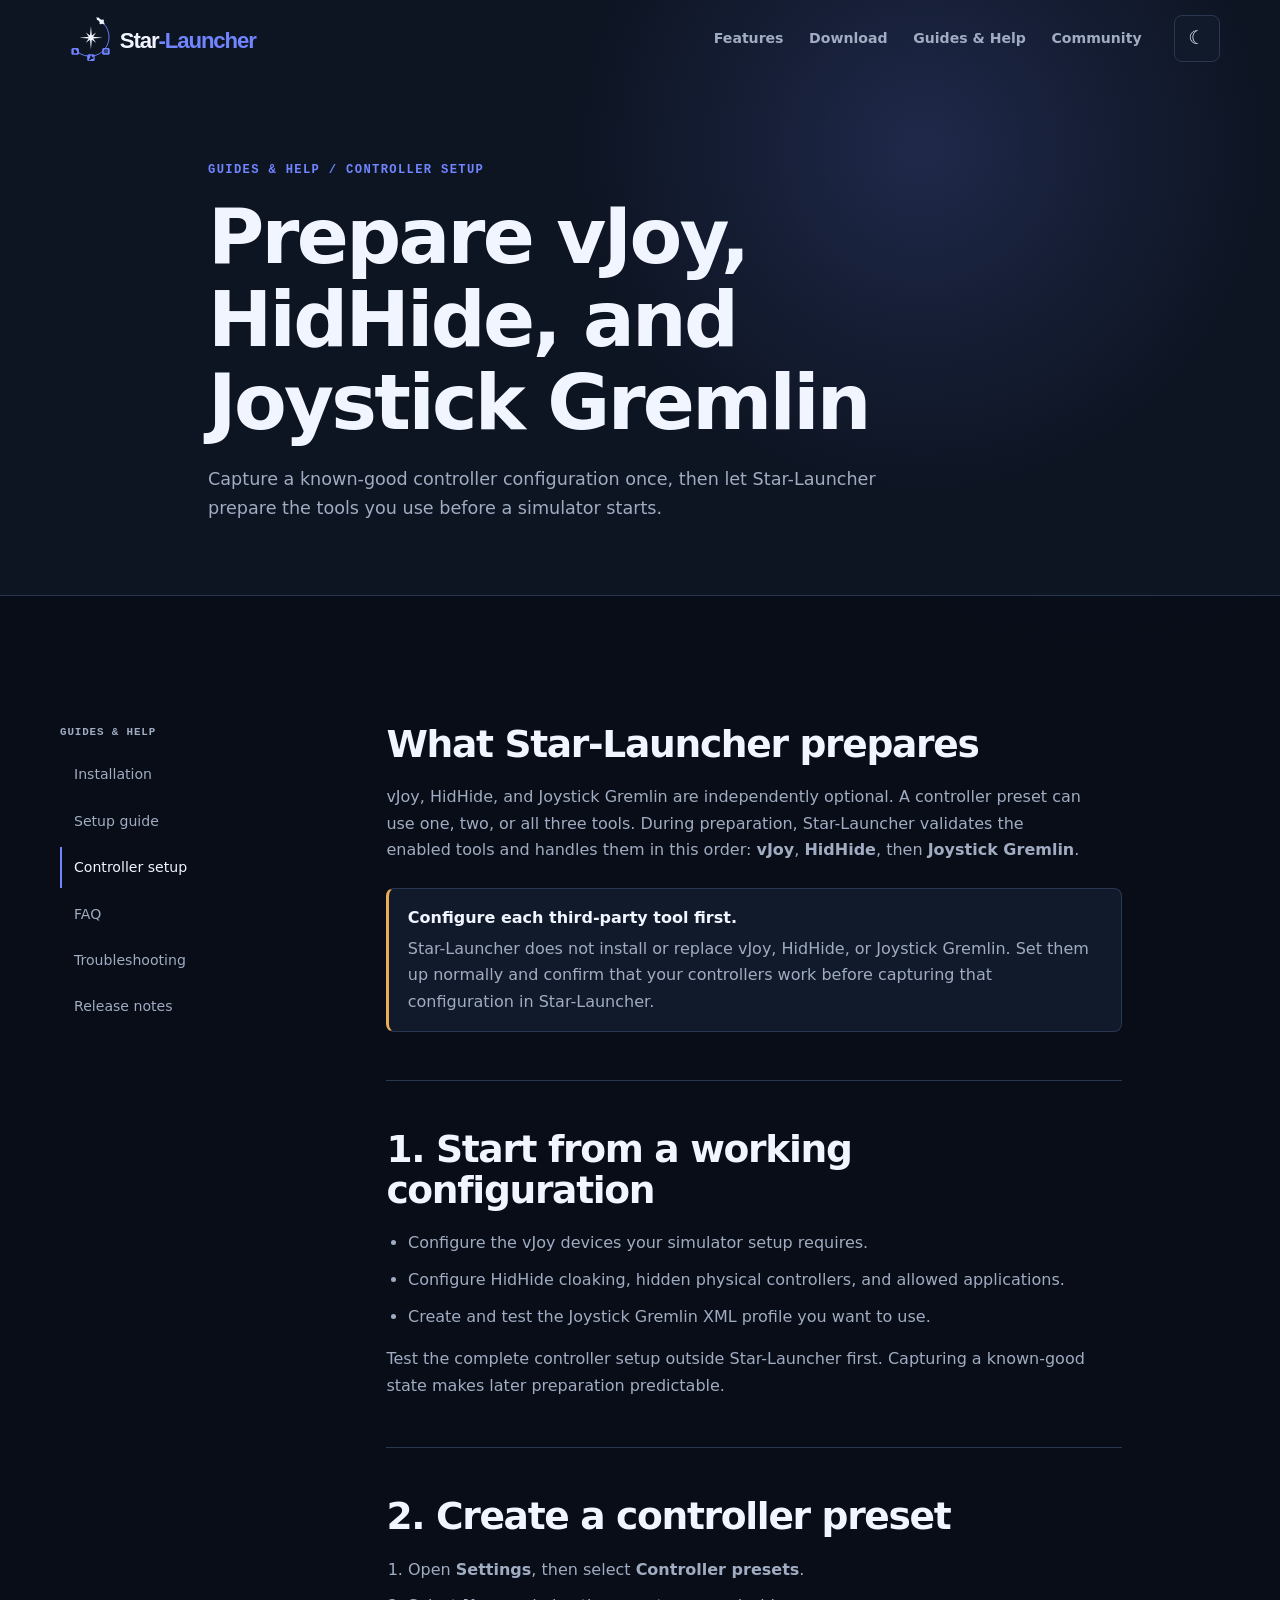
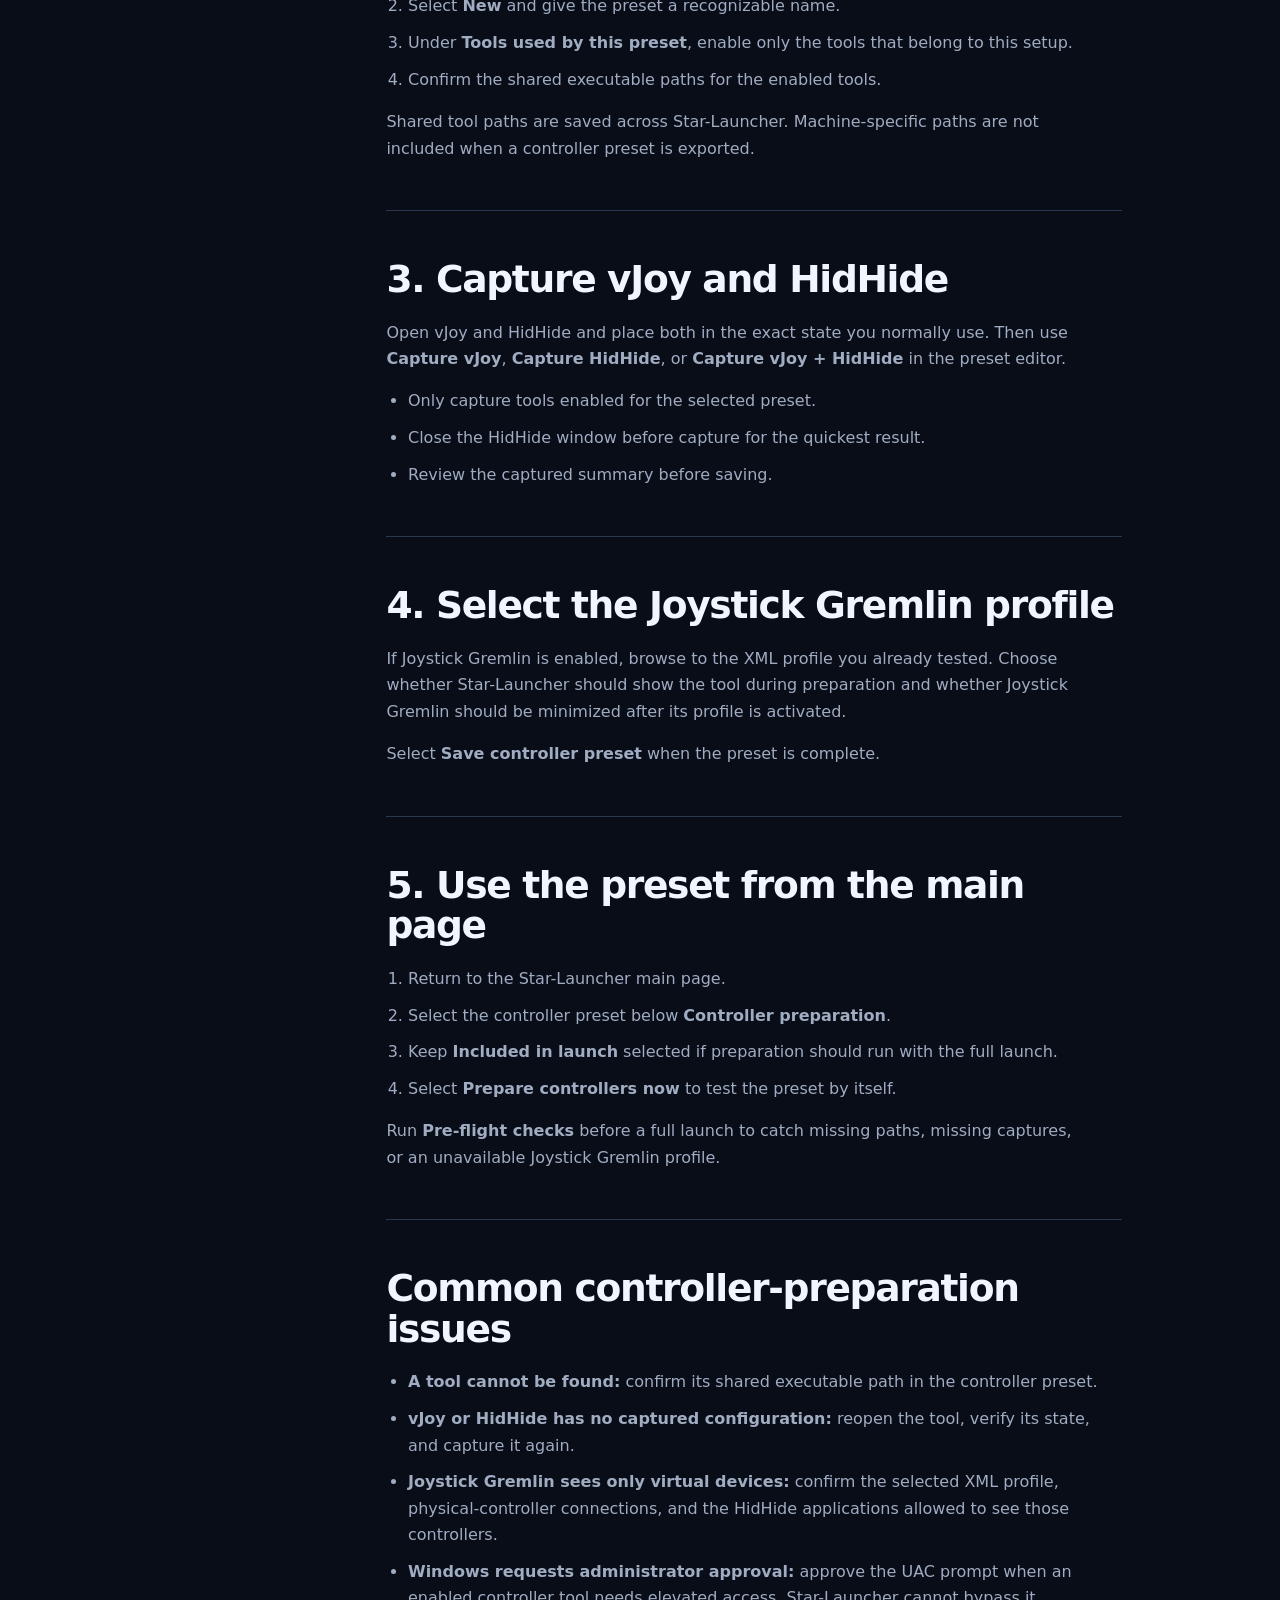
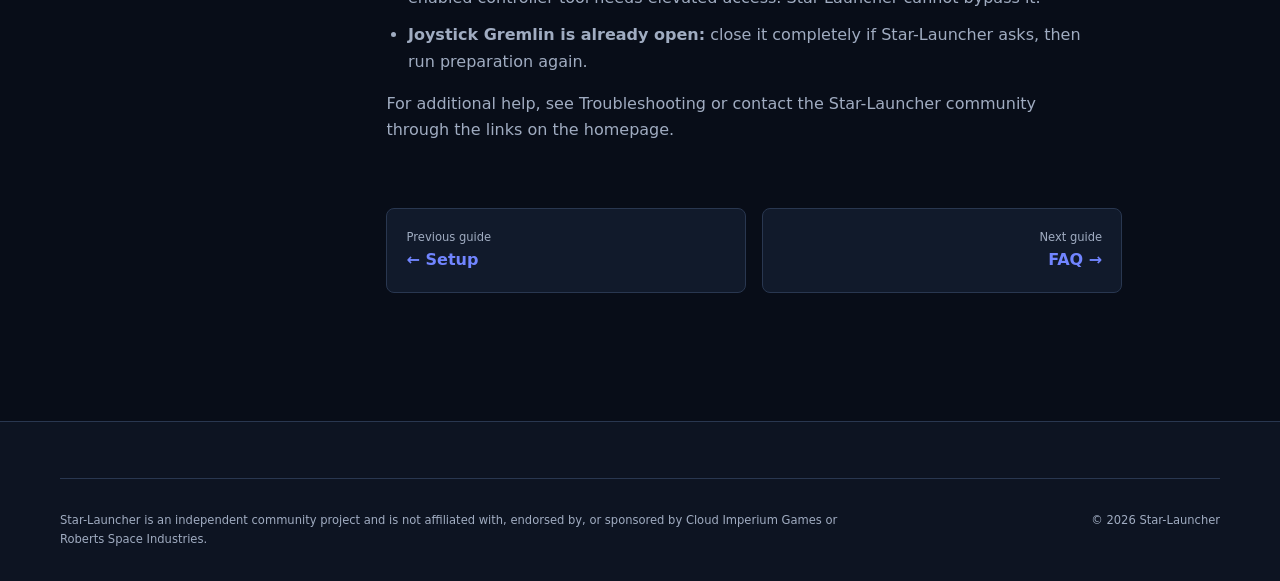
==== pages/controller-setup.html @ 2a7dca35 "Add controller setup guide" ====
<!doctype html>
<html lang="en" data-theme="dark">
  <head>
    <meta charset="utf-8">
    <meta name="viewport" content="width=device-width, initial-scale=1">
    <meta name="description" content="Use Star-Launcher controller presets to prepare vJoy, HidHide, and Joystick Gremlin before starting your simulator.">
    <meta name="theme-color" content="#080d18">
    <title>Star-Launcher Controller Setup — vJoy, HidHide &amp; Joystick Gremlin</title>
    <link rel="canonical" href="https://star-launcher.com/pages/controller-setup.html">
    <link rel="icon" href="../favicon.ico" sizes="any">
    <link rel="icon" href="../assets/branding/star-launcher-app-icon.svg" type="image/svg+xml">
    <link rel="stylesheet" href="../css/tokens.css">
    <link rel="stylesheet" href="../css/base.css">
    <link rel="stylesheet" href="../css/components.css">
    <link rel="stylesheet" href="../css/layout.css">
    <link rel="stylesheet" href="../css/pages.css">
    <script src="../js/theme.js"></script>
    <script src="../js/site-config.js" defer></script>
    <script src="../js/navigation.js" defer></script>
    <script src="../js/site.js" defer></script>
    <script src="../js/monetization.js" defer></script>
  </head>
  <body>
    <a class="skip-link" href="#main-content">Skip to content</a>
    <header class="site-header is-scrolled" data-site-header>
      <div class="container header-inner">
        <a class="brand" href="../index.html" aria-label="Star-Launcher home"><span class="brand-logo" aria-hidden="true"><img class="brand-image brand-image-dark" src="../assets/branding/star-launcher-horizontal-dark.svg" alt=""><img class="brand-image brand-image-light" src="../assets/branding/star-launcher-horizontal-light.svg" alt=""></span></a>
        <button class="menu-toggle button button-icon" type="button" aria-expanded="false" aria-controls="site-navigation" data-menu-toggle><span class="menu-icon" aria-hidden="true"></span><span class="sr-only">Open navigation</span></button>
        <nav class="site-navigation" id="site-navigation" aria-label="Main navigation" data-navigation><a href="../index.html#features">Features</a><a href="../index.html#download">Download</a><a href="installation.html">Guides &amp; Help</a><a href="../index.html#community">Community</a></nav>
        <button class="theme-toggle button button-icon" type="button" aria-label="Switch to light theme" data-theme-toggle><span class="theme-icon theme-icon-dark" aria-hidden="true">☾</span><span class="theme-icon theme-icon-light" aria-hidden="true">☀</span></button>
      </div>
    </header>
    <main id="main-content">
      <section class="docs-hero">
        <div class="container docs-hero-inner"><p class="eyebrow">Guides &amp; Help / Controller setup</p><h1>Prepare vJoy, HidHide, and Joystick Gremlin</h1><p>Capture a known-good controller configuration once, then let Star-Launcher prepare the tools you use before a simulator starts.</p></div>
      </section>
      <section class="section">
        <div class="container docs-layout">
          <aside class="docs-sidebar"><strong>Guides &amp; Help</strong><nav aria-label="Guides and help"><a href="installation.html">Installation</a><a href="setup.html">Setup guide</a><a href="controller-setup.html" aria-current="page">Controller setup</a><a href="faq.html">FAQ</a><a href="troubleshooting.html">Troubleshooting</a><a href="release-notes.html">Release notes</a></nav></aside>
          <article class="docs-content">
            <section>
              <h2>What Star-Launcher prepares</h2>
              <p>vJoy, HidHide, and Joystick Gremlin are independently optional. A controller preset can use one, two, or all three tools. During preparation, Star-Launcher validates the enabled tools and handles them in this order: <strong>vJoy</strong>, <strong>HidHide</strong>, then <strong>Joystick Gremlin</strong>.</p>
              <div class="notice"><strong>Configure each third-party tool first.</strong><p>Star-Launcher does not install or replace vJoy, HidHide, or Joystick Gremlin. Set them up normally and confirm that your controllers work before capturing that configuration in Star-Launcher.</p></div>
            </section>
            <section>
              <h2>1. Start from a working configuration</h2>
              <ul>
                <li>Configure the vJoy devices your simulator setup requires.</li>
                <li>Configure HidHide cloaking, hidden physical controllers, and allowed applications.</li>
                <li>Create and test the Joystick Gremlin XML profile you want to use.</li>
              </ul>
              <p>Test the complete controller setup outside Star-Launcher first. Capturing a known-good state makes later preparation predictable.</p>
            </section>
            <section>
              <h2>2. Create a controller preset</h2>
              <ol>
                <li>Open <strong>Settings</strong>, then select <strong>Controller presets</strong>.</li>
                <li>Select <strong>New</strong> and give the preset a recognizable name.</li>
                <li>Under <strong>Tools used by this preset</strong>, enable only the tools that belong to this setup.</li>
                <li>Confirm the shared executable paths for the enabled tools.</li>
              </ol>
              <p>Shared tool paths are saved across Star-Launcher. Machine-specific paths are not included when a controller preset is exported.</p>
            </section>
            <section>
              <h2>3. Capture vJoy and HidHide</h2>
              <p>Open vJoy and HidHide and place both in the exact state you normally use. Then use <strong>Capture vJoy</strong>, <strong>Capture HidHide</strong>, or <strong>Capture vJoy + HidHide</strong> in the preset editor.</p>
              <ul>
                <li>Only capture tools enabled for the selected preset.</li>
                <li>Close the HidHide window before capture for the quickest result.</li>
                <li>Review the captured summary before saving.</li>
              </ul>
            </section>
            <section>
              <h2>4. Select the Joystick Gremlin profile</h2>
              <p>If Joystick Gremlin is enabled, browse to the XML profile you already tested. Choose whether Star-Launcher should show the tool during preparation and whether Joystick Gremlin should be minimized after its profile is activated.</p>
              <p>Select <strong>Save controller preset</strong> when the preset is complete.</p>
            </section>
            <section>
              <h2>5. Use the preset from the main page</h2>
              <ol>
                <li>Return to the Star-Launcher main page.</li>
                <li>Select the controller preset below <strong>Controller preparation</strong>.</li>
                <li>Keep <strong>Included in launch</strong> selected if preparation should run with the full launch.</li>
                <li>Select <strong>Prepare controllers now</strong> to test the preset by itself.</li>
              </ol>
              <p>Run <strong>Pre-flight checks</strong> before a full launch to catch missing paths, missing captures, or an unavailable Joystick Gremlin profile.</p>
            </section>
            <section>
              <h2>Common controller-preparation issues</h2>
              <ul>
                <li><strong>A tool cannot be found:</strong> confirm its shared executable path in the controller preset.</li>
                <li><strong>vJoy or HidHide has no captured configuration:</strong> reopen the tool, verify its state, and capture it again.</li>
                <li><strong>Joystick Gremlin sees only virtual devices:</strong> confirm the selected XML profile, physical-controller connections, and the HidHide applications allowed to see those controllers.</li>
                <li><strong>Windows requests administrator approval:</strong> approve the UAC prompt when an enabled controller tool needs elevated access. Star-Launcher cannot bypass it.</li>
                <li><strong>Joystick Gremlin is already open:</strong> close it completely if Star-Launcher asks, then run preparation again.</li>
              </ul>
              <p>For additional help, see <a href="troubleshooting.html">Troubleshooting</a> or contact the Star-Launcher community through the links on the homepage.</p>
            </section>
            <nav class="docs-next" aria-label="Guide pagination"><a href="setup.html"><span>Previous guide</span><strong>← Setup</strong></a><a href="faq.html"><span>Next guide</span><strong>FAQ →</strong></a></nav>
          </article>
        </div>
      </section>
    </main>
    <footer class="site-footer"><div class="container footer-legal"><p>Star-Launcher is an independent community project and is not affiliated with, endorsed by, or sponsored by Cloud Imperium Games or Roberts Space Industries.</p><p>© <span data-current-year></span> Star-Launcher</p></div></footer>
  </body>
</html>
---- css/tokens.css ----
:root {
  color-scheme: dark;
  --color-background: #080d18;
  --color-background-raised: #0d1422;
  --color-surface: #111a2b;
  --color-surface-strong: #172239;
  --color-primary: #7185ff;
  --color-primary-hover: #91a0ff;
  --color-primary-contrast: #071020;
  --color-secondary: #a06bff;
  --color-warm-accent: #e9ae58;
  --color-text: #f1f5ff;
  --color-text-muted: #a0acc1;
  --color-border: #293750;
  --color-success: #62c98d;
  --color-warning: #e9ae58;
  --color-error: #f07178;
  --color-header: rgb(8 13 24 / 84%);
  --color-glow: rgb(113 133 255 / 18%);
  --color-glow-faint: rgb(113 133 255 / 5%);
  --color-secondary-glow: rgb(160 107 255 / 6%);
  --color-success-glow: rgb(98 201 141 / 10%);
  --color-shadow: rgb(0 0 0 / 28%);
  --color-shadow-soft: rgb(0 0 0 / 5%);
  --color-mask: rgb(0 0 0 / 40%);
  --color-theme-meta: #080d18;
  --font-sans: Inter, ui-sans-serif, system-ui, -apple-system, BlinkMacSystemFont, "Segoe UI", sans-serif;
  --font-mono: "Cascadia Code", "SFMono-Regular", Consolas, "Liberation Mono", monospace;
  --container: 1160px;
  --radius-sm: 0.5rem;
  --radius-md: 0.9rem;
  --radius-lg: 1.4rem;
  --shadow-card: 0 24px 70px var(--color-shadow);
  --transition: 180ms ease;
}

:root[data-theme="light"] {
  color-scheme: light;
  --color-background: #f4f7fb;
  --color-background-raised: #eaf0f7;
  --color-surface: #ffffff;
  --color-surface-strong: #e5ebf5;
  --color-primary: #4257c7;
  --color-primary-hover: #3145ad;
  --color-primary-contrast: #ffffff;
  --color-secondary: #7040c5;
  --color-warm-accent: #95600d;
  --color-text: #192131;
  --color-text-muted: #606b7d;
  --color-border: #d4dce8;
  --color-success: #257a4b;
  --color-warning: #95600d;
  --color-error: #b53a47;
  --color-header: rgb(244 247 251 / 90%);
  --color-glow: rgb(66 87 199 / 13%);
  --color-glow-faint: rgb(66 87 199 / 4%);
  --color-secondary-glow: rgb(112 64 197 / 5%);
  --color-success-glow: rgb(37 122 75 / 10%);
  --color-shadow: rgb(28 42 68 / 12%);
  --color-shadow-soft: rgb(28 42 68 / 5%);
  --color-mask: rgb(0 0 0 / 40%);
  --color-theme-meta: #f4f7fb;
}
---- css/base.css ----
*,
*::before,
*::after {
  box-sizing: border-box;
}

html {
  scroll-behavior: smooth;
  scroll-padding-top: 6rem;
}

body {
  margin: 0;
  background: var(--color-background);
  color: var(--color-text);
  font-family: var(--font-sans);
  font-size: 1rem;
  line-height: 1.65;
  text-rendering: optimizeLegibility;
}

body::before {
  position: fixed;
  inset: 0;
  z-index: -1;
  background-image:
    radial-gradient(circle at 15% 12%, var(--color-glow) 0, transparent 24rem),
    radial-gradient(circle at 85% 38%, var(--color-secondary-glow) 0, transparent 20rem);
  content: "";
  pointer-events: none;
}

button,
a {
  font: inherit;
}

a {
  color: inherit;
  text-decoration: none;
}

button {
  color: inherit;
}

img {
  display: block;
  max-width: 100%;
}

h1,
h2,
h3,
p {
  margin-top: 0;
}

h1,
h2,
h3 {
  color: var(--color-text);
  font-weight: 650;
  line-height: 1.08;
  letter-spacing: -0.035em;
}

h1 {
  margin-bottom: 1.5rem;
  font-size: clamp(2.8rem, 6vw, 5.4rem);
}

h2 {
  margin-bottom: 1.25rem;
  font-size: clamp(2rem, 4vw, 3.5rem);
}

h3 {
  margin-bottom: 0.75rem;
  font-size: 1.25rem;
}

p {
  color: var(--color-text-muted);
}

:focus-visible {
  outline: 3px solid var(--color-secondary);
  outline-offset: 4px;
}

.sr-only {
  position: absolute;
  width: 1px;
  height: 1px;
  padding: 0;
  margin: -1px;
  overflow: hidden;
  clip: rect(0, 0, 0, 0);
  white-space: nowrap;
  border: 0;
}

.skip-link {
  position: fixed;
  top: 1rem;
  left: 1rem;
  z-index: 100;
  padding: 0.75rem 1rem;
  border-radius: var(--radius-sm);
  background: var(--color-primary);
  color: var(--color-primary-contrast);
  transform: translateY(-200%);
}

.skip-link:focus {
  transform: translateY(0);
}

@media (prefers-reduced-motion: reduce) {
  html {
    scroll-behavior: auto;
  }

  *,
  *::before,
  *::after {
    scroll-behavior: auto !important;
    transition-duration: 0.01ms !important;
    animation-duration: 0.01ms !important;
    animation-iteration-count: 1 !important;
  }
}
---- css/components.css ----
.button {
  display: inline-flex;
  min-height: 2.9rem;
  align-items: center;
  justify-content: center;
  gap: 0.5rem;
  padding: 0.75rem 1.1rem;
  border: 1px solid transparent;
  border-radius: var(--radius-sm);
  cursor: pointer;
  font-size: 0.92rem;
  font-weight: 650;
  transition:
    background-color var(--transition),
    border-color var(--transition),
    color var(--transition),
    transform var(--transition);
}

.button:hover {
  transform: translateY(-1px);
}

.button-brand-icon {
  display: inline-block;
  width: 1.15rem;
  height: 1.15rem;
  min-width: 1.15rem;
  flex: 0 0 auto;
  background: currentColor;
  -webkit-mask-position: center;
  -webkit-mask-repeat: no-repeat;
  -webkit-mask-size: contain;
  mask-position: center;
  mask-repeat: no-repeat;
  mask-size: contain;
}

.button-brand-icon-discord {
  -webkit-mask-image: url("../assets/icons/discord.svg");
  mask-image: url("../assets/icons/discord.svg");
}

.button-brand-icon-paypal {
  -webkit-mask-image: url("../assets/icons/paypal.svg");
  mask-image: url("../assets/icons/paypal.svg");
}

.button-brand-icon-kofi {
  -webkit-mask-image: url("../assets/icons/kofi.svg");
  mask-image: url("../assets/icons/kofi.svg");
}

.button-email-icon {
  font-size: 1.15rem;
  line-height: 1;
}

.button-primary {
  background: var(--color-primary);
  color: var(--color-primary-contrast);
  box-shadow: 0 10px 30px var(--color-glow);
}

.button-primary:hover {
  background: var(--color-primary-hover);
}

.download-host-button {
  min-height: 3.75rem;
  flex-direction: column;
  gap: 0.15rem;
}

.download-host-button small {
  font-family: var(--font-mono);
  font-size: 0.62rem;
  font-weight: 600;
  opacity: 0.78;
}

.button-secondary {
  border-color: var(--color-border);
  background: var(--color-surface);
  color: var(--color-text);
}

.button-secondary:hover,
.button-ghost:hover {
  border-color: var(--color-primary);
}

.button-ghost {
  border-color: transparent;
  background: transparent;
}

.button-icon {
  width: 2.9rem;
  padding: 0;
  border-color: var(--color-border);
  background: var(--color-surface);
}

.button-disabled {
  cursor: not-allowed;
  opacity: 0.62;
}

.button-disabled:hover {
  transform: none;
}

.text-link {
  color: var(--color-primary);
  font-size: 0.86rem;
  font-weight: 650;
}

.text-link:hover {
  color: var(--color-primary-hover);
}

.eyebrow {
  display: flex;
  align-items: center;
  gap: 0.6rem;
  margin-bottom: 1rem;
  color: var(--color-primary);
  font-family: var(--font-mono);
  font-size: 0.76rem;
  font-weight: 700;
  letter-spacing: 0.11em;
  text-transform: uppercase;
}

.status-dot {
  width: 0.5rem;
  height: 0.5rem;
  border-radius: 50%;
  background: var(--color-success);
  box-shadow: 0 0 0 0.3rem var(--color-success-glow);
}

.site-header {
  position: fixed;
  top: 0;
  right: 0;
  left: 0;
  z-index: 20;
  border-bottom: 1px solid transparent;
  background: transparent;
  transition:
    background-color var(--transition),
    border-color var(--transition),
    backdrop-filter var(--transition);
}

.site-header.is-scrolled {
  border-color: var(--color-border);
  background: var(--color-header);
  backdrop-filter: blur(16px);
}

.brand {
  display: flex;
  align-items: center;
}

.brand-logo {
  display: grid;
  width: 12.5rem;
  height: 3.1rem;
  align-items: center;
}

.brand-mark-compact {
  display: none;
  width: 3.45rem;
}

.home-header:not(.is-scrolled) .brand-logo-full {
  display: none;
}

.home-header:not(.is-scrolled) .brand-mark-compact {
  display: grid;
}

.home-header.is-scrolled .brand-logo-full {
  display: grid;
}

.brand-image {
  display: block;
  width: 100%;
  height: auto;
}

.brand-logo .brand-image,
.brand-mark-compact .brand-image,
.hero-brand-logo .brand-image,
.support-brand .brand-image,
.footer-brand .brand-image {
  grid-area: 1 / 1;
}

[data-theme="dark"] .brand-image-light,
[data-theme="light"] .brand-image-dark {
  display: none;
}

.site-navigation a {
  color: var(--color-text-muted);
  font-size: 0.88rem;
  font-weight: 550;
  transition: color var(--transition);
}

.site-navigation a:hover {
  color: var(--color-text);
}

.theme-icon {
  font-size: 1.15rem;
  line-height: 1;
}

.hero-brand-logo {
  display: grid;
  width: min(21rem, 78%);
  margin-bottom: 1.1rem;
  filter: drop-shadow(0 12px 24px var(--color-glow));
}

[data-theme="dark"] .theme-icon-light,
[data-theme="light"] .theme-icon-dark {
  display: none;
}

.menu-toggle {
  display: none;
}

.menu-icon,
.menu-icon::before,
.menu-icon::after {
  width: 1.15rem;
  height: 1px;
  background: currentColor;
  content: "";
  transition: transform var(--transition);
}

.menu-icon {
  position: relative;
}

.menu-icon::before,
.menu-icon::after {
  position: absolute;
  left: 0;
}

.menu-icon::before {
  top: -0.35rem;
}

.menu-icon::after {
  top: 0.35rem;
}

.feature-card,
.doc-card {
  position: relative;
  overflow: hidden;
  padding: 1.7rem;
  border: 1px solid var(--color-border);
  border-radius: var(--radius-md);
  background: var(--color-surface);
  box-shadow: 0 12px 35px var(--color-shadow-soft);
}

.feature-card {
  min-height: 15rem;
}

.feature-card p,
.doc-card p {
  margin-bottom: 0;
}

.feature-card-large {
  background:
    linear-gradient(135deg, var(--color-surface), transparent),
    var(--color-surface-strong);
}

.feature-card-accent::after {
  position: absolute;
  right: -3rem;
  bottom: -3rem;
  width: 9rem;
  height: 9rem;
  border: 1px solid var(--color-primary);
  border-radius: 50%;
  box-shadow:
    0 0 0 1.5rem var(--color-glow),
    0 0 0 3rem var(--color-glow-faint);
  content: "";
}

.portable-badge {
  display: inline-flex;
  margin-top: 1.5rem;
  padding: 0.35rem 0.6rem;
  border: 1px solid var(--color-border);
  border-radius: 99rem;
  color: var(--color-text);
  font-family: var(--font-mono);
  font-size: 0.67rem;
  text-transform: uppercase;
}

.workflow-lines {
  display: flex;
  align-items: center;
  gap: 0.4rem;
  margin-top: 2.5rem;
}

.workflow-lines span {
  height: 0.35rem;
  border-radius: 99rem;
  background: var(--color-primary);
}

.workflow-lines span:nth-child(1) {
  width: 30%;
}

.workflow-lines span:nth-child(2) {
  width: 42%;
  opacity: 0.6;
}

.workflow-lines span:nth-child(3) {
  width: 18%;
  background: var(--color-secondary);
}

.doc-card {
  min-height: 13rem;
  transition:
    transform var(--transition),
    border-color var(--transition);
}

.doc-card:hover {
  border-color: var(--color-primary);
  transform: translateY(-3px);
}

.doc-card:focus-visible {
  border-color: var(--color-primary);
}

.doc-card small {
  display: block;
  margin-top: 1.4rem;
  color: var(--color-secondary);
  font-family: var(--font-mono);
  font-size: 0.68rem;
  letter-spacing: 0.05em;
  text-transform: uppercase;
}

.ad-slot {
  padding-block: 1.25rem;
  border-block: 1px solid var(--color-border);
  background: var(--color-background-raised);
}

.ad-slot[hidden] {
  display: none;
}

.ad-slot-inner {
  position: relative;
  display: grid;
  min-height: 6.5rem;
  place-items: center;
  overflow: hidden;
  border: 1px solid var(--color-border);
  border-radius: var(--radius-md);
  background: var(--color-surface);
}

.ad-label {
  position: absolute;
  top: 0.5rem;
  left: 0.65rem;
  color: var(--color-text-muted);
  font-family: var(--font-mono);
  font-size: 0.58rem;
  letter-spacing: 0.08em;
  text-transform: uppercase;
}

.ad-content {
  width: 100%;
  text-align: center;
}

.sponsor-content {
  display: grid;
  width: 100%;
  grid-template-columns: minmax(0, 1fr) auto;
  gap: 1.5rem;
  align-items: center;
  padding: 1.6rem;
  text-align: left;
}

.sponsor-content strong {
  color: var(--color-text);
}

.sponsor-content p {
  margin: 0.25rem 0 0;
}

.gear-inactive {
  max-width: 44rem;
  padding: clamp(1.5rem, 4vw, 2.5rem);
  border: 1px solid var(--color-border);
  border-radius: var(--radius-md);
  background: var(--color-surface);
}

.affiliate-disclosure {
  max-width: 52rem;
  padding: 1rem 1.15rem;
  border-left: 3px solid var(--color-warm-accent);
  background: var(--color-surface);
  color: var(--color-text-muted);
  font-size: 0.82rem;
}

.gear-category + .gear-category {
  margin-top: 4rem;
}

.gear-grid {
  display: grid;
  grid-template-columns: repeat(3, minmax(0, 1fr));
  gap: 1.25rem;
}

.gear-card {
  overflow: hidden;
  border: 1px solid var(--color-border);
  border-radius: var(--radius-md);
  background: var(--color-surface);
  box-shadow: 0 12px 35px var(--color-shadow-soft);
}

.gear-card-image {
  display: grid;
  min-height: 11rem;
  place-items: center;
  overflow: hidden;
  border-bottom: 1px solid var(--color-border);
  background: var(--color-background-raised);
  color: var(--color-text-muted);
  font-family: var(--font-mono);
  font-size: 0.7rem;
  text-transform: uppercase;
}

.gear-card-image img {
  width: 100%;
  height: 100%;
  object-fit: cover;
}

.gear-card-body {
  padding: 1.4rem;
}

.gear-reason {
  color: var(--color-text);
  font-size: 0.86rem;
}

.support-panel {
  display: grid;
  grid-template-columns: 7rem minmax(0, 1fr) auto;
  gap: clamp(1.5rem, 4vw, 3rem);
  align-items: center;
  padding: clamp(2rem, 5vw, 4rem);
  border: 1px solid var(--color-border);
  border-radius: var(--radius-lg);
  background:
    radial-gradient(circle at 15% 50%, var(--color-secondary-glow), transparent 17rem),
    var(--color-surface);
  box-shadow: var(--shadow-card);
}

.support-brand {
  display: grid;
  width: 7rem;
}

.support-copy h2 {
  margin-bottom: 0.8rem;
  font-size: clamp(1.8rem, 3.5vw, 3rem);
}

.support-copy p {
  margin-bottom: 0.3rem;
}

.support-actions {
  display: grid;
  gap: 0.75rem;
  min-width: 13rem;
}

.support-actions .button {
  display: inline-flex;
}

.support-actions small {
  font-family: var(--font-mono);
  font-size: 0.56rem;
  font-weight: 650;
  letter-spacing: 0.07em;
  text-transform: uppercase;
}

.footer-brand {
  display: grid;
  width: 11rem;
}

@media (max-width: 900px) {
  .gear-grid {
    grid-template-columns: repeat(2, minmax(0, 1fr));
  }

  .support-panel {
    grid-template-columns: 6rem 1fr;
  }

  .support-brand {
    width: 6rem;
  }

  .support-actions {
    grid-column: 2;
    justify-self: start;
  }
}

@media (max-width: 600px) {
  .sponsor-content,
  .gear-grid {
    grid-template-columns: 1fr;
  }

  .brand-logo {
    width: 10.5rem;
    height: 2.75rem;
  }

  .brand-mark-compact {
    width: 3rem;
  }

  .hero-brand-logo {
    width: min(18rem, 88%);
  }

  .support-panel {
    grid-template-columns: 1fr;
  }

  .support-brand {
    width: 5rem;
  }

  .support-actions {
    grid-column: auto;
    width: 100%;
  }
}
---- css/layout.css ----
.container {
  width: min(calc(100% - 2.5rem), var(--container));
  margin-inline: auto;
}

.section {
  position: relative;
  padding-block: clamp(5rem, 10vw, 8rem);
}

.section-alt {
  border-block: 1px solid var(--color-border);
  background: var(--color-background-raised);
}

.header-inner {
  display: grid;
  grid-template-columns: 1fr auto auto;
  gap: 2rem;
  align-items: center;
  min-height: 4.8rem;
}

.site-navigation {
  display: flex;
  gap: 1.6rem;
  align-items: center;
}

.hero {
  min-height: 48rem;
  padding-top: 6.8rem;
  overflow: hidden;
}

.hero::after {
  position: absolute;
  inset: 0;
  z-index: -2;
  background-image:
    linear-gradient(var(--color-border) 1px, transparent 1px),
    linear-gradient(90deg, var(--color-border) 1px, transparent 1px);
  background-size: 72px 72px;
  content: "";
  mask-image: linear-gradient(to bottom, var(--color-mask), transparent 78%);
  opacity: 0.18;
}

.hero-glow {
  position: absolute;
  top: 8rem;
  left: 55%;
  z-index: -1;
  width: 32rem;
  height: 32rem;
  border-radius: 50%;
  background: var(--color-glow);
  filter: blur(100px);
  pointer-events: none;
}

.hero-grid {
  display: grid;
  grid-template-columns: minmax(0, 1.06fr) minmax(22rem, 0.94fr);
  gap: clamp(3rem, 7vw, 7rem);
  align-items: center;
}

.hero-copy h1 span {
  color: var(--color-primary);
}

.hero-description {
  max-width: 40rem;
  margin-bottom: 2rem;
  font-size: clamp(1.05rem, 2vw, 1.25rem);
}

.hero-actions {
  display: flex;
  flex-wrap: wrap;
  gap: 0.8rem;
}

.hero-meta {
  display: flex;
  flex-wrap: wrap;
  gap: 0.7rem 1.5rem;
  padding: 0;
  margin: 1.7rem 0 0;
  color: var(--color-text-muted);
  font-family: var(--font-mono);
  font-size: 0.7rem;
  list-style: none;
  text-transform: uppercase;
}

.hero-meta li:not(:first-child)::before {
  margin-right: 1.5rem;
  color: var(--color-border);
  content: "/";
}

.product-preview {
  position: relative;
}

.preview-frame {
  display: block;
  position: relative;
  z-index: 2;
  overflow: hidden;
  border: 1px solid var(--color-border);
  border-radius: var(--radius-lg);
  background: var(--color-surface);
  box-shadow: var(--shadow-card);
  transform: perspective(1200px) rotateY(-4deg) rotateX(2deg);
}

.hero-preview-link {
  cursor: zoom-in;
}

.hero-preview-link:hover {
  border-color: var(--color-primary);
}

.hero-screenshot {
  display: block;
  width: 100%;
  height: auto;
}

.preview-titlebar {
  display: flex;
  justify-content: space-between;
  padding: 0.8rem 1rem;
  border-bottom: 1px solid var(--color-border);
  color: var(--color-text-muted);
  font-family: var(--font-mono);
  font-size: 0.65rem;
}

.preview-window-controls {
  letter-spacing: 0.5em;
}

.preview-body {
  display: grid;
  grid-template-columns: 4.3rem 1fr;
  min-height: 24rem;
}

.preview-sidebar {
  display: flex;
  flex-direction: column;
  gap: 0.8rem;
  padding: 1.2rem 1rem;
  border-right: 1px solid var(--color-border);
  background: var(--color-background-raised);
}

.preview-block {
  display: block;
  height: 2.2rem;
  border-radius: 0.35rem;
  background: var(--color-border);
}

.preview-block.active {
  background: var(--color-primary);
}

.preview-content {
  display: flex;
  flex-direction: column;
  align-items: flex-start;
  justify-content: center;
  padding: 3rem;
}

.preview-kicker {
  margin-bottom: 1rem;
  color: var(--color-secondary);
  font-family: var(--font-mono);
  font-size: 0.62rem;
  letter-spacing: 0.08em;
}

.preview-content strong {
  margin-bottom: 0.6rem;
  font-size: 1.5rem;
}

.preview-content p {
  font-size: 0.9rem;
}

.preview-action {
  margin-top: 1rem;
  padding: 0.65rem 0.8rem;
  border-radius: 0.35rem;
  background: var(--color-primary);
  color: var(--color-primary-contrast);
  font-size: 0.72rem;
  font-weight: 700;
}

.preview-orbit {
  position: absolute;
  z-index: 1;
  border: 1px solid var(--color-primary);
  border-radius: 50%;
  opacity: 0.25;
}

.orbit-one {
  top: -3rem;
  right: -5rem;
  width: 18rem;
  height: 18rem;
}

.orbit-two {
  bottom: -4rem;
  left: -5rem;
  width: 13rem;
  height: 13rem;
  border-color: var(--color-secondary);
}

.trust-strip {
  border-block: 1px solid var(--color-border);
  background: var(--color-background-raised);
}

.trust-grid {
  display: grid;
  grid-template-columns: repeat(4, 1fr);
}

.trust-grid p {
  display: grid;
  gap: 0.15rem;
  padding: 1.5rem;
  margin: 0;
  border-right: 1px solid var(--color-border);
}

.trust-grid p:first-child {
  border-left: 1px solid var(--color-border);
}

.trust-grid strong {
  color: var(--color-text);
  font-size: 0.88rem;
}

.trust-grid span {
  color: var(--color-text-muted);
  font-size: 0.75rem;
}

.section-heading {
  max-width: 48rem;
  margin-bottom: 3.5rem;
}

.section-heading-compact {
  margin-bottom: 1.5rem;
}

.section-heading > p:last-child {
  max-width: 40rem;
  margin-bottom: 0;
  font-size: 1.05rem;
}

.section-heading-split {
  display: grid;
  max-width: none;
  grid-template-columns: 1.25fr 0.75fr;
  gap: 4rem;
  align-items: end;
}

.feature-grid {
  display: grid;
  grid-template-columns: repeat(3, 1fr);
  gap: 1rem;
}

.feature-card-large {
  grid-column: span 2;
}

.steps {
  display: grid;
  grid-template-columns: repeat(3, 1fr);
  padding: 0;
  margin: 0;
  list-style: none;
}

.launcher-note {
  display: inline-flex;
  padding-left: 0.85rem;
  margin: -1.5rem 0 2.5rem;
  border-left: 2px solid var(--color-secondary);
  color: var(--color-text-muted);
  font-size: 0.88rem;
}

.steps li {
  display: grid;
  grid-template-columns: auto 1fr;
  gap: 1.2rem;
  padding: 2rem;
  border-top: 1px solid var(--color-border);
}

.steps li:not(:last-child) {
  border-right: 1px solid var(--color-border);
}

.step-number {
  color: var(--color-primary);
  font-family: var(--font-mono);
  font-size: 0.72rem;
}

.steps p {
  margin-bottom: 0;
}

.screenshot-grid {
  display: grid;
  grid-template-columns: 1.15fr 1fr 1fr;
  grid-auto-rows: 18rem;
  gap: 1rem;
}

.screenshot-main {
  grid-row: auto;
}

.screenshot-placeholder {
  display: flex;
  min-height: 18rem;
  flex-direction: column;
  justify-content: flex-end;
  padding: 1.5rem;
  border: 1px solid var(--color-border);
  border-radius: var(--radius-md);
  background:
    linear-gradient(to bottom, transparent, var(--color-surface)),
    repeating-linear-gradient(135deg, transparent 0 16px, var(--color-background-raised) 16px 17px);
}

.screenshot-placeholder span {
  margin-bottom: auto;
  color: var(--color-primary);
  font-family: var(--font-mono);
  font-size: 0.7rem;
}

.screenshot-placeholder small {
  margin-top: 0.35rem;
  color: var(--color-text-muted);
}

.screenshot-real {
  position: relative;
  padding: 0;
  justify-content: stretch;
  background: var(--color-surface);
  cursor: zoom-in;
}

.screenshot-real > img {
  flex: 1;
  width: 100%;
  height: 100%;
  min-height: 0;
  padding: 1rem;
  object-fit: contain;
  object-position: center top;
}

.screenshot-caption {
  position: absolute;
  right: 1rem;
  bottom: 1rem;
  left: 1rem;
  display: grid;
  padding: 1rem;
  border: 1px solid var(--color-border);
  border-radius: var(--radius-sm);
  background: var(--color-header);
  backdrop-filter: blur(12px);
  color: var(--color-text);
  font-family: var(--font-sans);
  font-size: inherit;
  margin-bottom: 0;
}

.screenshot-caption small {
  margin-top: 0.2rem;
}

.screenshot-lightbox {
  width: min(96vw, 110rem);
  max-width: none;
  height: min(94vh, 70rem);
  max-height: none;
  padding: 0;
  overflow: hidden;
  border: 1px solid var(--color-primary);
  border-radius: var(--radius-md);
  background: var(--color-background);
  color: var(--color-text);
  box-shadow: var(--shadow-card);
}

.screenshot-lightbox::backdrop {
  background: var(--color-mask);
  backdrop-filter: blur(8px);
}

.screenshot-lightbox-panel {
  display: grid;
  grid-template-rows: auto minmax(0, 1fr);
  height: 100%;
}

.screenshot-lightbox-header {
  display: flex;
  align-items: center;
  justify-content: space-between;
  gap: 1rem;
  padding: 0.8rem 1rem;
  border-bottom: 1px solid var(--color-border);
  background: var(--color-surface);
}

.screenshot-lightbox-header h2 {
  margin: 0;
  font-size: 1rem;
}

.screenshot-lightbox-close {
  display: inline-grid;
  width: 2.5rem;
  height: 2.5rem;
  place-items: center;
  padding: 0;
  border: 1px solid var(--color-border);
  border-radius: var(--radius-sm);
  background: var(--color-surface-strong);
  color: var(--color-text);
  font: inherit;
  font-size: 1.5rem;
  line-height: 1;
  cursor: pointer;
}

.screenshot-lightbox-close:hover {
  border-color: var(--color-primary);
  color: var(--color-primary-hover);
}

.screenshot-lightbox-stage {
  display: grid;
  min-height: 0;
  place-items: center;
  overflow: auto;
  padding: 1rem;
  background: var(--color-background-raised);
}

.screenshot-lightbox-stage img {
  display: block;
  width: auto;
  max-width: 100%;
  height: auto;
  max-height: 100%;
  object-fit: contain;
}

.download-panel {
  display: grid;
  grid-template-columns: 1.2fr 0.8fr;
  gap: 3rem;
  align-items: center;
  padding: clamp(2rem, 5vw, 4rem);
  border: 1px solid var(--color-border);
  border-radius: var(--radius-lg);
  background:
    radial-gradient(circle at 80% 20%, var(--color-glow), transparent 35%),
    var(--color-surface);
  box-shadow: var(--shadow-card);
}

.release-meta {
  display: flex;
  flex-wrap: wrap;
  gap: 1rem 2.5rem;
  margin: 2rem 0 0;
}

.release-meta div {
  display: grid;
}

.release-meta dt {
  color: var(--color-text-muted);
  font-size: 0.72rem;
}

.release-meta dd {
  margin: 0;
  color: var(--color-text);
  font-family: var(--font-mono);
  font-size: 0.83rem;
}

.download-action {
  display: grid;
  justify-items: start;
  padding-left: 3rem;
  border-left: 1px solid var(--color-border);
}

.download-action p {
  margin: 0.75rem 0 0;
  font-size: 0.75rem;
}

.docs-grid {
  display: grid;
  grid-template-columns: repeat(4, 1fr);
  gap: 1rem;
}

.community {
  background:
    linear-gradient(100deg, var(--color-glow), transparent 42%),
    var(--color-background);
}

.community-inner {
  display: grid;
  grid-template-columns: 1.2fr 0.8fr;
  gap: 4rem;
  align-items: center;
}

.community-inner h2 {
  max-width: 42rem;
}

.community-actions {
  display: flex;
  flex-wrap: wrap;
  gap: 0.75rem;
  justify-content: flex-end;
}

.copy-status {
  min-height: 1.2rem;
  flex-basis: 100%;
  color: var(--color-success);
  font-family: var(--font-mono);
  font-size: 0.7rem;
  text-align: right;
}

.site-footer {
  padding-block: 3.5rem 2rem;
  border-top: 1px solid var(--color-border);
  background: var(--color-background-raised);
}

.footer-main {
  display: flex;
  justify-content: space-between;
  gap: 2rem;
  padding-bottom: 2rem;
}

.footer-main p {
  margin: 0.35rem 0 0;
  font-size: 0.85rem;
}

.footer-main nav {
  display: flex;
  flex-wrap: wrap;
  gap: 1.4rem;
  align-items: flex-start;
}

.footer-main nav a {
  color: var(--color-text-muted);
  font-size: 0.82rem;
}

.footer-legal {
  display: flex;
  justify-content: space-between;
  gap: 2rem;
  padding-top: 2rem;
  border-top: 1px solid var(--color-border);
}

.footer-legal p {
  max-width: 50rem;
  margin: 0;
  font-size: 0.72rem;
}

@media (max-width: 900px) {
  .header-inner {
    grid-template-columns: 1fr auto auto;
    gap: 0.7rem;
  }

  .menu-toggle {
    display: inline-flex;
    grid-column: 2;
  }

  .theme-toggle {
    grid-column: 3;
  }

  .site-navigation {
    position: absolute;
    top: calc(100% + 0.5rem);
    right: 1.25rem;
    left: 1.25rem;
    display: none;
    flex-direction: column;
    align-items: stretch;
    padding: 0.8rem;
    border: 1px solid var(--color-border);
    border-radius: var(--radius-md);
    background: var(--color-surface);
    box-shadow: var(--shadow-card);
  }

  .site-navigation.is-open {
    display: flex;
  }

  .site-navigation a {
    padding: 0.75rem;
  }

  .hero-grid,
  .section-heading-split,
  .download-panel,
  .community-inner {
    grid-template-columns: 1fr;
  }

  .hero {
    padding-top: 6.25rem;
  }

  .product-preview {
    max-width: 38rem;
  }

  .trust-grid,
  .docs-grid {
    grid-template-columns: repeat(2, 1fr);
  }

  .feature-grid {
    grid-template-columns: repeat(2, 1fr);
  }

  .feature-card-large {
    grid-column: span 2;
  }

  .section-heading-split {
    gap: 0.5rem;
  }

  .steps {
    grid-template-columns: 1fr;
  }

  .steps li:not(:last-child) {
    border-right: 0;
  }

  .screenshot-grid {
    grid-template-columns: 1fr 1fr;
    grid-auto-rows: 20rem;
  }

  .screenshot-placeholder:first-child {
    grid-column: span 2;
  }

  .download-action {
    padding: 2rem 0 0;
    border-top: 1px solid var(--color-border);
    border-left: 0;
  }

  .community-actions {
    justify-content: flex-start;
  }

  .copy-status {
    text-align: left;
  }
}

@media (max-width: 600px) {
  .container {
    width: min(calc(100% - 2rem), var(--container));
  }

  .hero {
    min-height: auto;
  }

  .hero-actions .button {
    width: 100%;
  }

  .hero-meta {
    display: grid;
    gap: 0.45rem;
  }

  .hero-meta li:not(:first-child)::before {
    margin-right: 0.65rem;
  }

  .preview-frame {
    transform: none;
  }

  .preview-body {
    grid-template-columns: 3rem 1fr;
    min-height: 19rem;
  }

  .preview-sidebar {
    padding: 0.8rem 0.6rem;
  }

  .preview-content {
    padding: 1.5rem;
  }

  .trust-grid,
  .feature-grid,
  .docs-grid,
  .screenshot-grid {
    grid-template-columns: 1fr;
  }

  .trust-grid p,
  .trust-grid p:first-child {
    border-right: 1px solid var(--color-border);
    border-bottom: 1px solid var(--color-border);
    border-left: 1px solid var(--color-border);
  }

  .feature-card-large,
  .screenshot-placeholder:first-child {
    grid-column: auto;
  }

  .screenshot-placeholder {
    min-height: 18rem;
  }

  .release-meta {
    display: grid;
    grid-template-columns: 1fr 1fr;
  }

  .footer-main,
  .footer-legal {
    flex-direction: column;
  }
}
---- css/pages.css ----
.docs-hero {
  padding-block: 10rem 4.5rem;
  border-bottom: 1px solid var(--color-border);
  background:
    radial-gradient(circle at 72% 25%, var(--color-glow), transparent 22rem),
    var(--color-background-raised);
}

.docs-hero-inner {
  max-width: 54rem;
}

.docs-hero h1 {
  margin-bottom: 1.25rem;
  font-size: clamp(2.6rem, 6vw, 4.8rem);
}

.docs-hero p:last-child {
  max-width: 44rem;
  margin-bottom: 0;
  font-size: 1.1rem;
}

.docs-layout {
  display: grid;
  grid-template-columns: 14rem minmax(0, 46rem);
  gap: clamp(3rem, 8vw, 7rem);
  align-items: start;
}

.docs-sidebar {
  position: sticky;
  top: 7rem;
}

.docs-sidebar strong {
  display: block;
  margin-bottom: 0.8rem;
  color: var(--color-text-muted);
  font-family: var(--font-mono);
  font-size: 0.68rem;
  letter-spacing: 0.08em;
  text-transform: uppercase;
}

.docs-sidebar nav {
  display: grid;
  gap: 0.35rem;
}

.docs-sidebar a {
  padding: 0.55rem 0.75rem;
  border-left: 2px solid transparent;
  color: var(--color-text-muted);
  font-size: 0.88rem;
}

.docs-sidebar a:hover,
.docs-sidebar a[aria-current="page"] {
  border-left-color: var(--color-primary);
  color: var(--color-text);
}

.docs-content {
  min-width: 0;
}

.docs-content section + section {
  padding-top: 3rem;
  margin-top: 3rem;
  border-top: 1px solid var(--color-border);
}

.docs-content h2 {
  font-size: clamp(1.7rem, 3vw, 2.35rem);
}

.docs-content h3 {
  margin-top: 2rem;
}

.docs-content p,
.docs-content li {
  max-width: 44rem;
}

.docs-content ol,
.docs-content ul {
  padding-left: 1.35rem;
  color: var(--color-text-muted);
}

.docs-content li + li {
  margin-top: 0.65rem;
}

.notice {
  padding: 1rem 1.15rem;
  margin-block: 1.5rem;
  border: 1px solid var(--color-border);
  border-left: 3px solid var(--color-warm-accent);
  border-radius: var(--radius-sm);
  background: var(--color-surface);
}

.notice strong {
  color: var(--color-text);
}

.notice p {
  margin: 0.3rem 0 0;
}

.download-page-layout {
  display: grid;
  grid-template-columns: minmax(0, 1.1fr) minmax(20rem, 0.9fr);
  gap: clamp(2rem, 5vw, 4rem);
  align-items: start;
}

.download-release-card,
.download-instructions {
  padding: clamp(1.5rem, 4vw, 2.5rem);
  border: 1px solid var(--color-border);
  border-radius: var(--radius-md);
  background: var(--color-surface);
  box-shadow: var(--shadow-card);
}

.download-release-card h2,
.download-instructions h2 {
  font-size: clamp(1.8rem, 3vw, 2.6rem);
}

.download-page-actions {
  display: flex;
  flex-wrap: wrap;
  gap: 0.75rem;
  margin-block: 1.75rem 1.25rem;
}

.download-page-actions .button {
  flex: 1 1 15rem;
  justify-content: center;
  text-align: center;
}

.download-verification {
  margin-top: 1rem;
  color: var(--color-text-muted);
  font-size: 0.72rem;
}

.download-verification summary {
  width: fit-content;
  cursor: pointer;
  color: var(--color-primary);
  font-family: var(--font-mono);
  font-size: 0.78rem;
  font-weight: 700;
}

.download-verification p {
  margin: 0.75rem 0 0;
}

.download-verification code {
  display: block;
  max-width: 100%;
  margin-top: 0.4rem;
  overflow-wrap: anywhere;
  color: var(--color-text);
  font-size: 0.68rem;
}

.download-instructions ol {
  display: grid;
  gap: 1.1rem;
  padding: 0;
  list-style: none;
  counter-reset: download-step;
}

.download-instructions li {
  display: grid;
  grid-template-columns: 2.2rem 1fr;
  counter-increment: download-step;
}

.download-instructions li::before {
  grid-row: 1 / 3;
  color: var(--color-primary);
  font-family: var(--font-mono);
  content: "0" counter(download-step);
}

.download-instructions li span {
  color: var(--color-text-muted);
}

.docs-next {
  display: grid;
  grid-template-columns: 1fr 1fr;
  gap: 1rem;
  margin-top: 4rem;
}

.docs-next a {
  display: grid;
  padding: 1.2rem;
  border: 1px solid var(--color-border);
  border-radius: var(--radius-sm);
  background: var(--color-surface);
}

.docs-next a:last-child {
  text-align: right;
}

.docs-next span {
  color: var(--color-text-muted);
  font-size: 0.72rem;
}

.docs-next strong {
  color: var(--color-primary);
}

@media (max-width: 760px) {
  .download-page-layout {
    grid-template-columns: 1fr;
  }

  .docs-layout {
    grid-template-columns: 1fr;
    gap: 3rem;
  }

  .docs-sidebar {
    position: static;
    padding-bottom: 1.5rem;
    border-bottom: 1px solid var(--color-border);
  }

  .docs-sidebar nav {
    grid-template-columns: 1fr 1fr;
  }

  .docs-next {
    grid-template-columns: 1fr;
  }

  .docs-next a:last-child {
    text-align: left;
  }
}
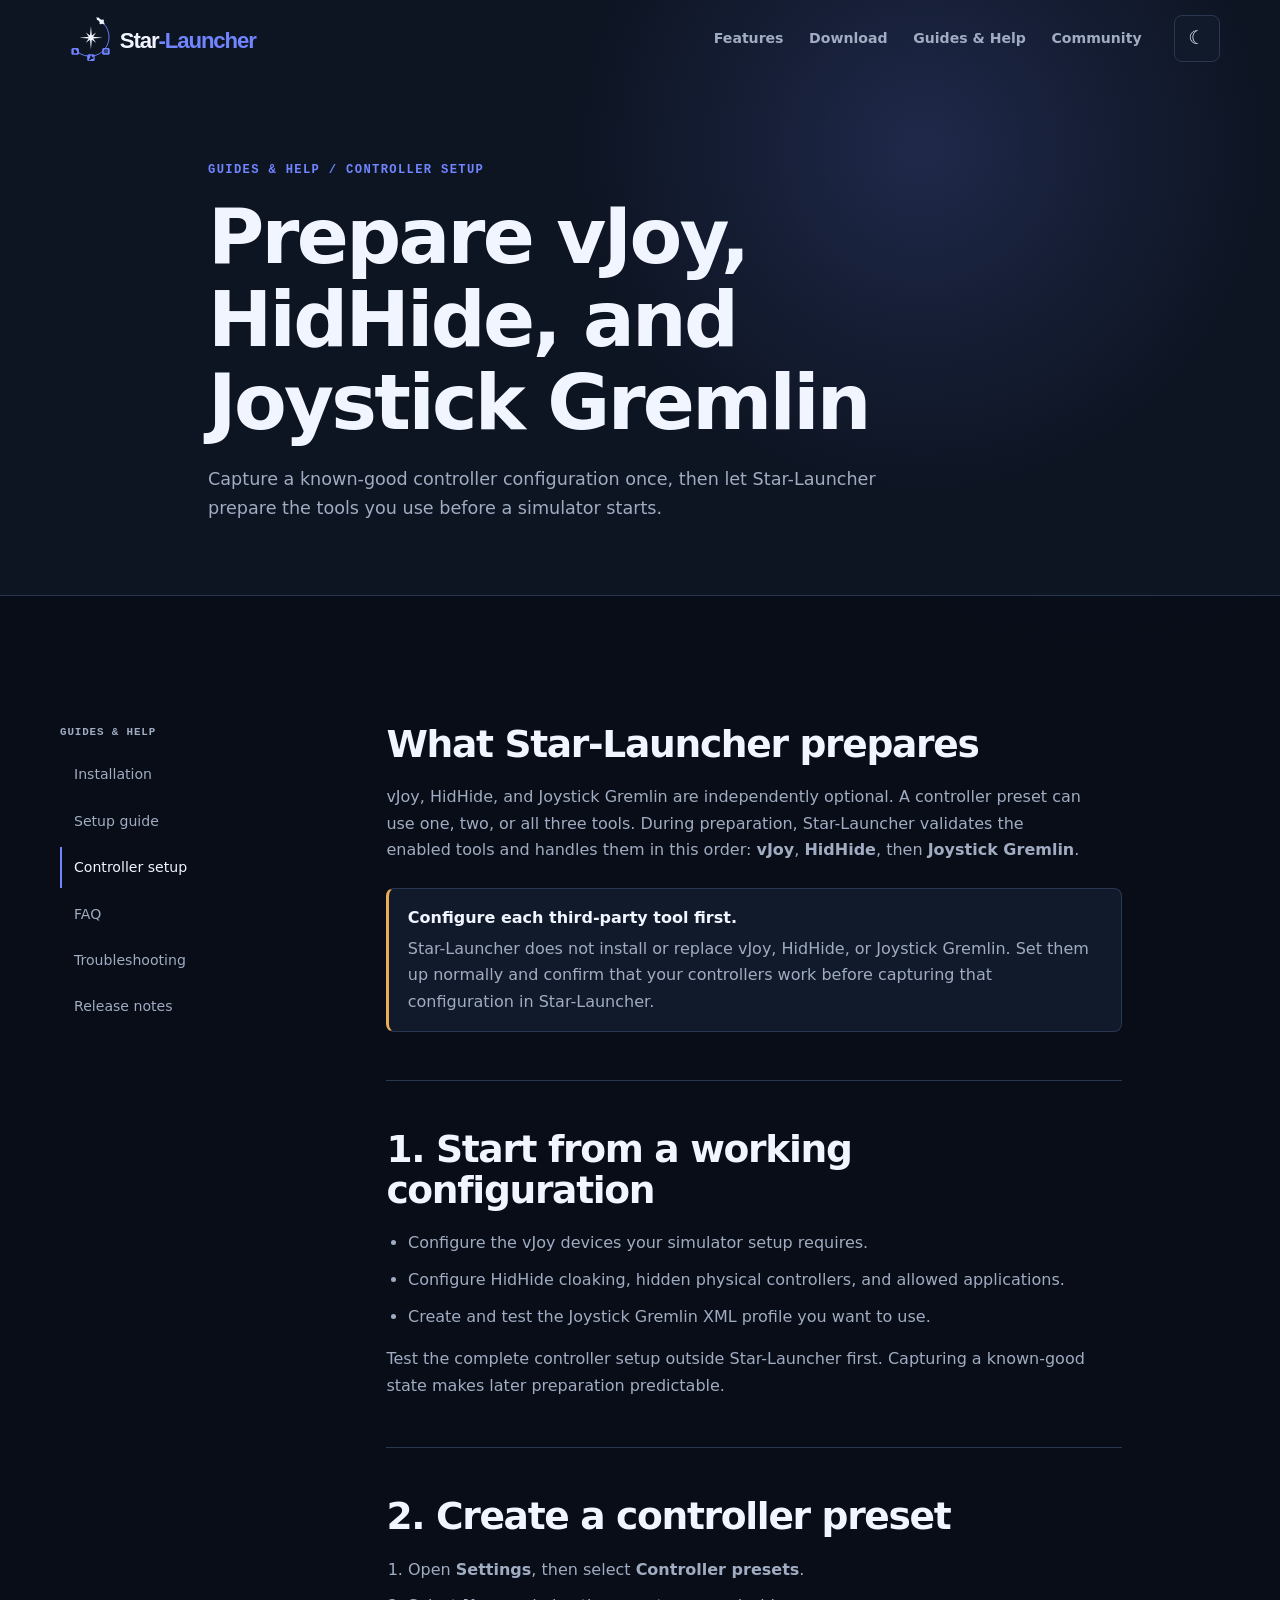
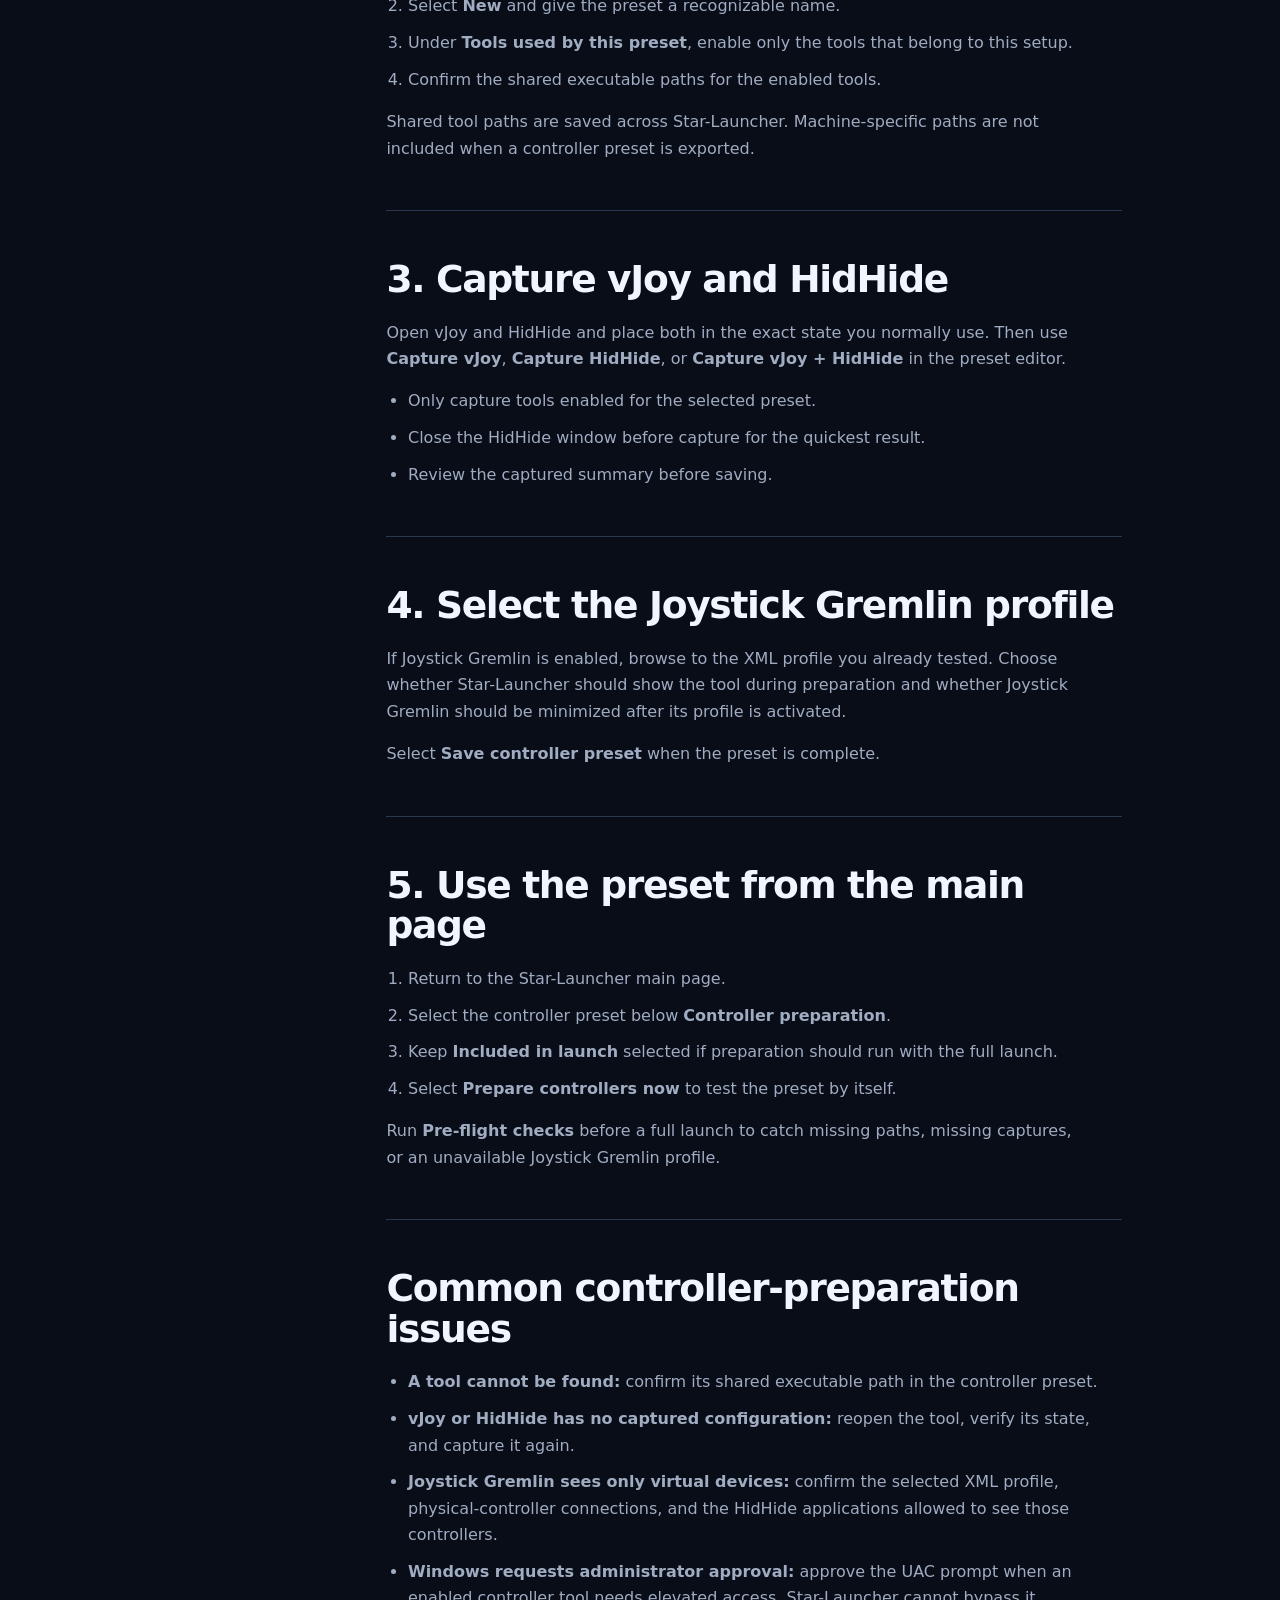
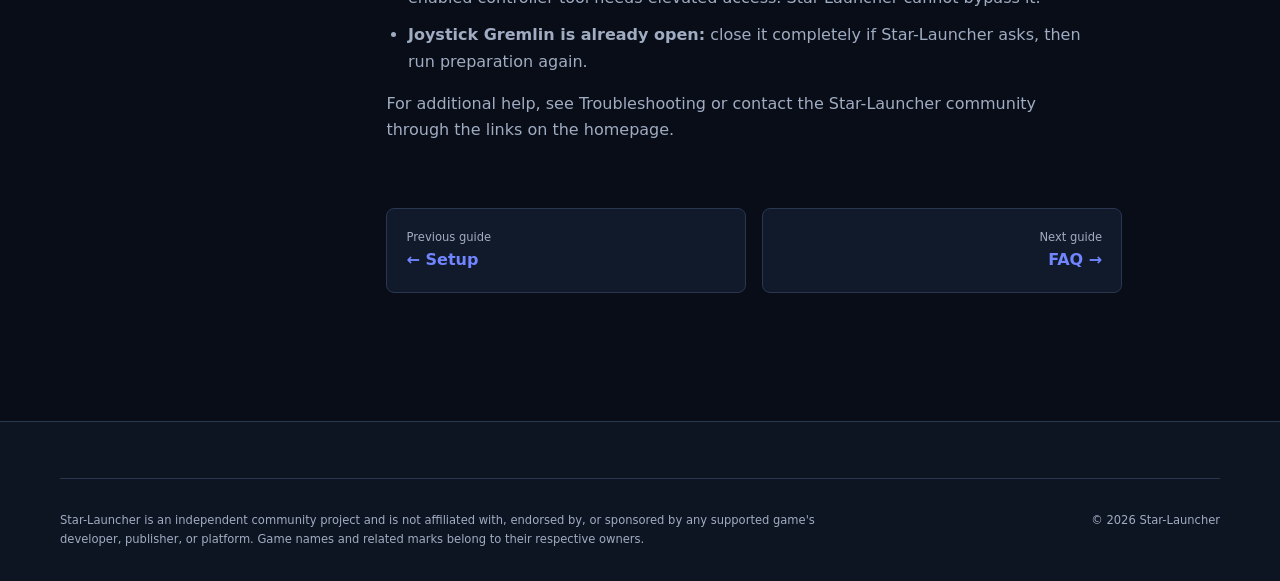
==== commit 9a673476: "Publish Star-Launcher 5.0.0 Stable" ====
--- a/pages/controller-setup.html
+++ b/pages/controller-setup.html
@@ -6,7 +6,7 @@
     <meta name="description" content="Use Star-Launcher controller presets to prepare vJoy, HidHide, and Joystick Gremlin before starting your simulator.">
     <meta name="theme-color" content="#080d18">
     <title>Star-Launcher Controller Setup — vJoy, HidHide &amp; Joystick Gremlin</title>
-    <link rel="canonical" href="https://star-launcher.com/pages/controller-setup.html">
+    <link rel="canonical" href="https://star-launcher.com/pages/controller-setup">
     <link rel="icon" href="../favicon.ico" sizes="any">
     <link rel="icon" href="../assets/branding/star-launcher-app-icon.svg" type="image/svg+xml">
     <link rel="stylesheet" href="../css/tokens.css">
@@ -102,6 +102,6 @@
         </div>
       </section>
     </main>
-    <footer class="site-footer"><div class="container footer-legal"><p>Star-Launcher is an independent community project and is not affiliated with, endorsed by, or sponsored by Cloud Imperium Games or Roberts Space Industries.</p><p>© <span data-current-year></span> Star-Launcher</p></div></footer>
+    <footer class="site-footer"><div class="container footer-legal"><p>Star-Launcher is an independent community project and is not affiliated with, endorsed by, or sponsored by any supported game's developer, publisher, or platform. Game names and related marks belong to their respective owners.</p><p>© <span data-current-year></span> Star-Launcher</p></div></footer>
   </body>
 </html>
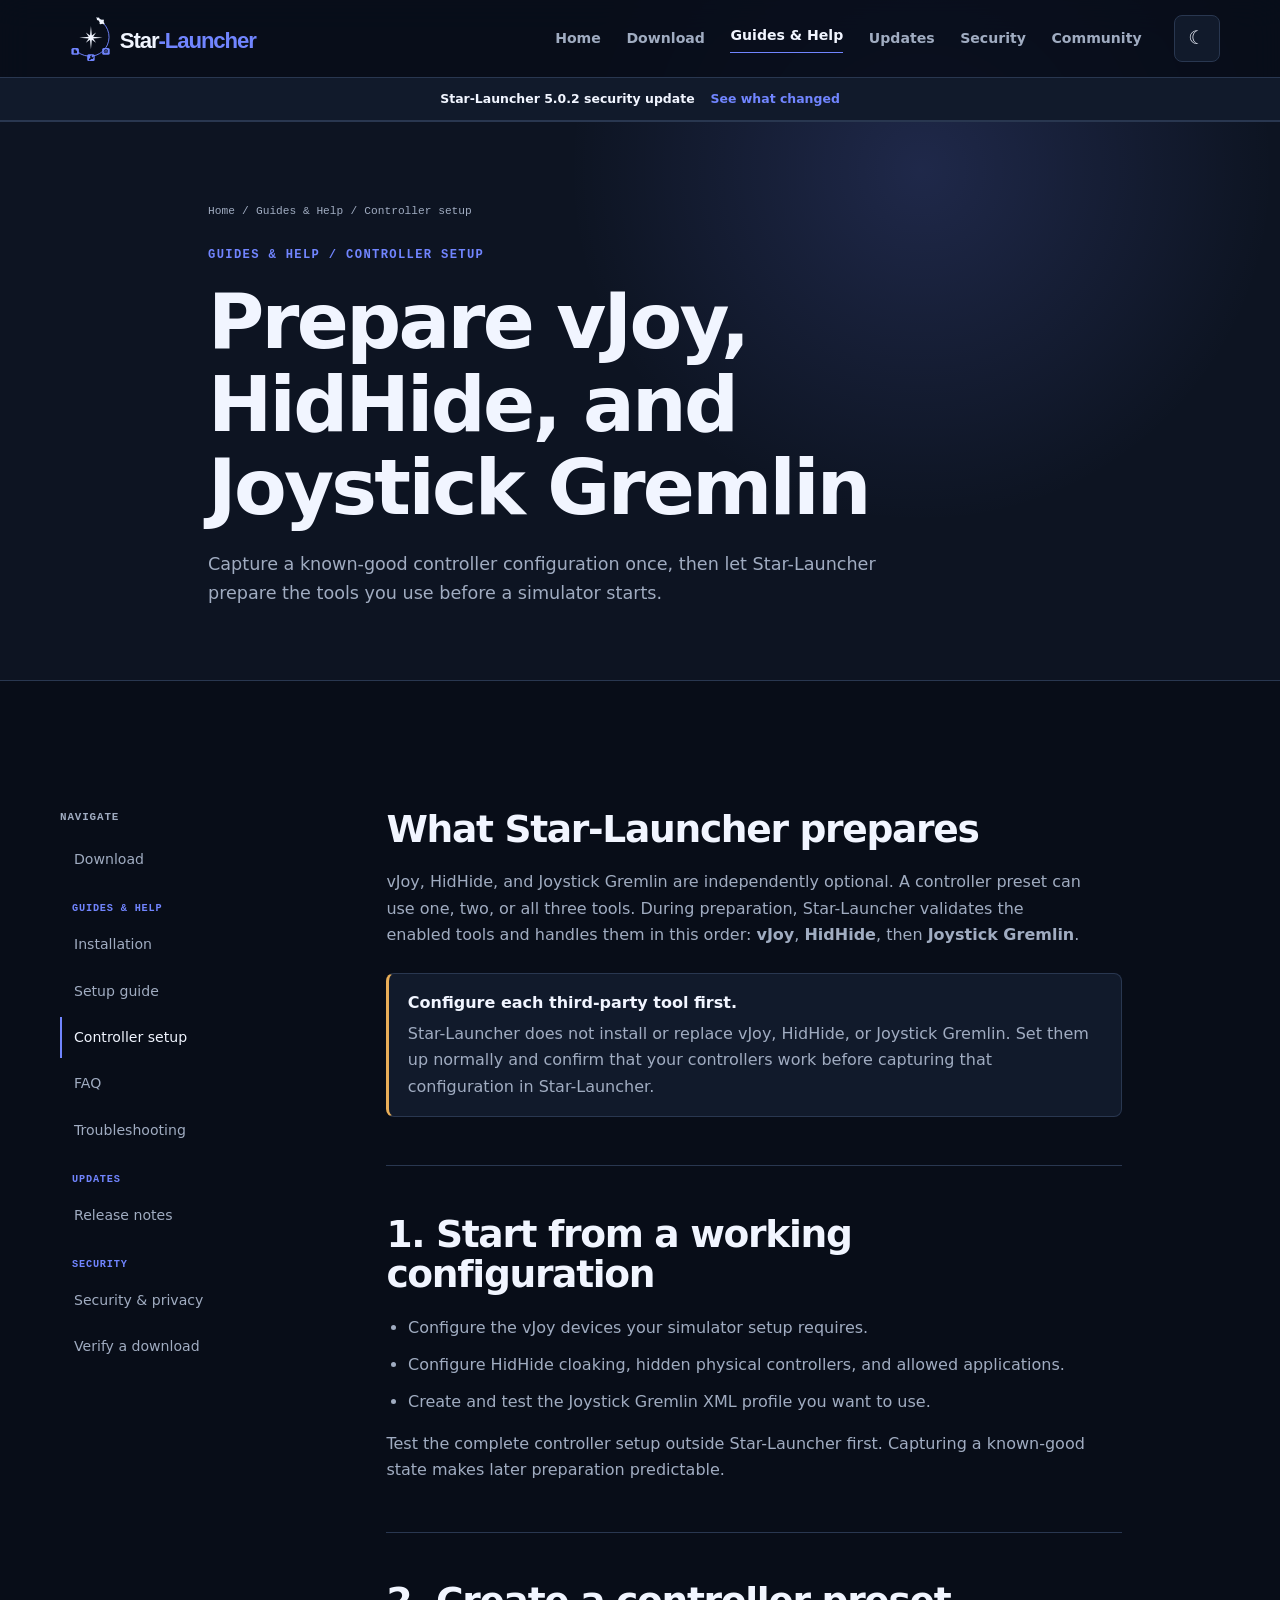
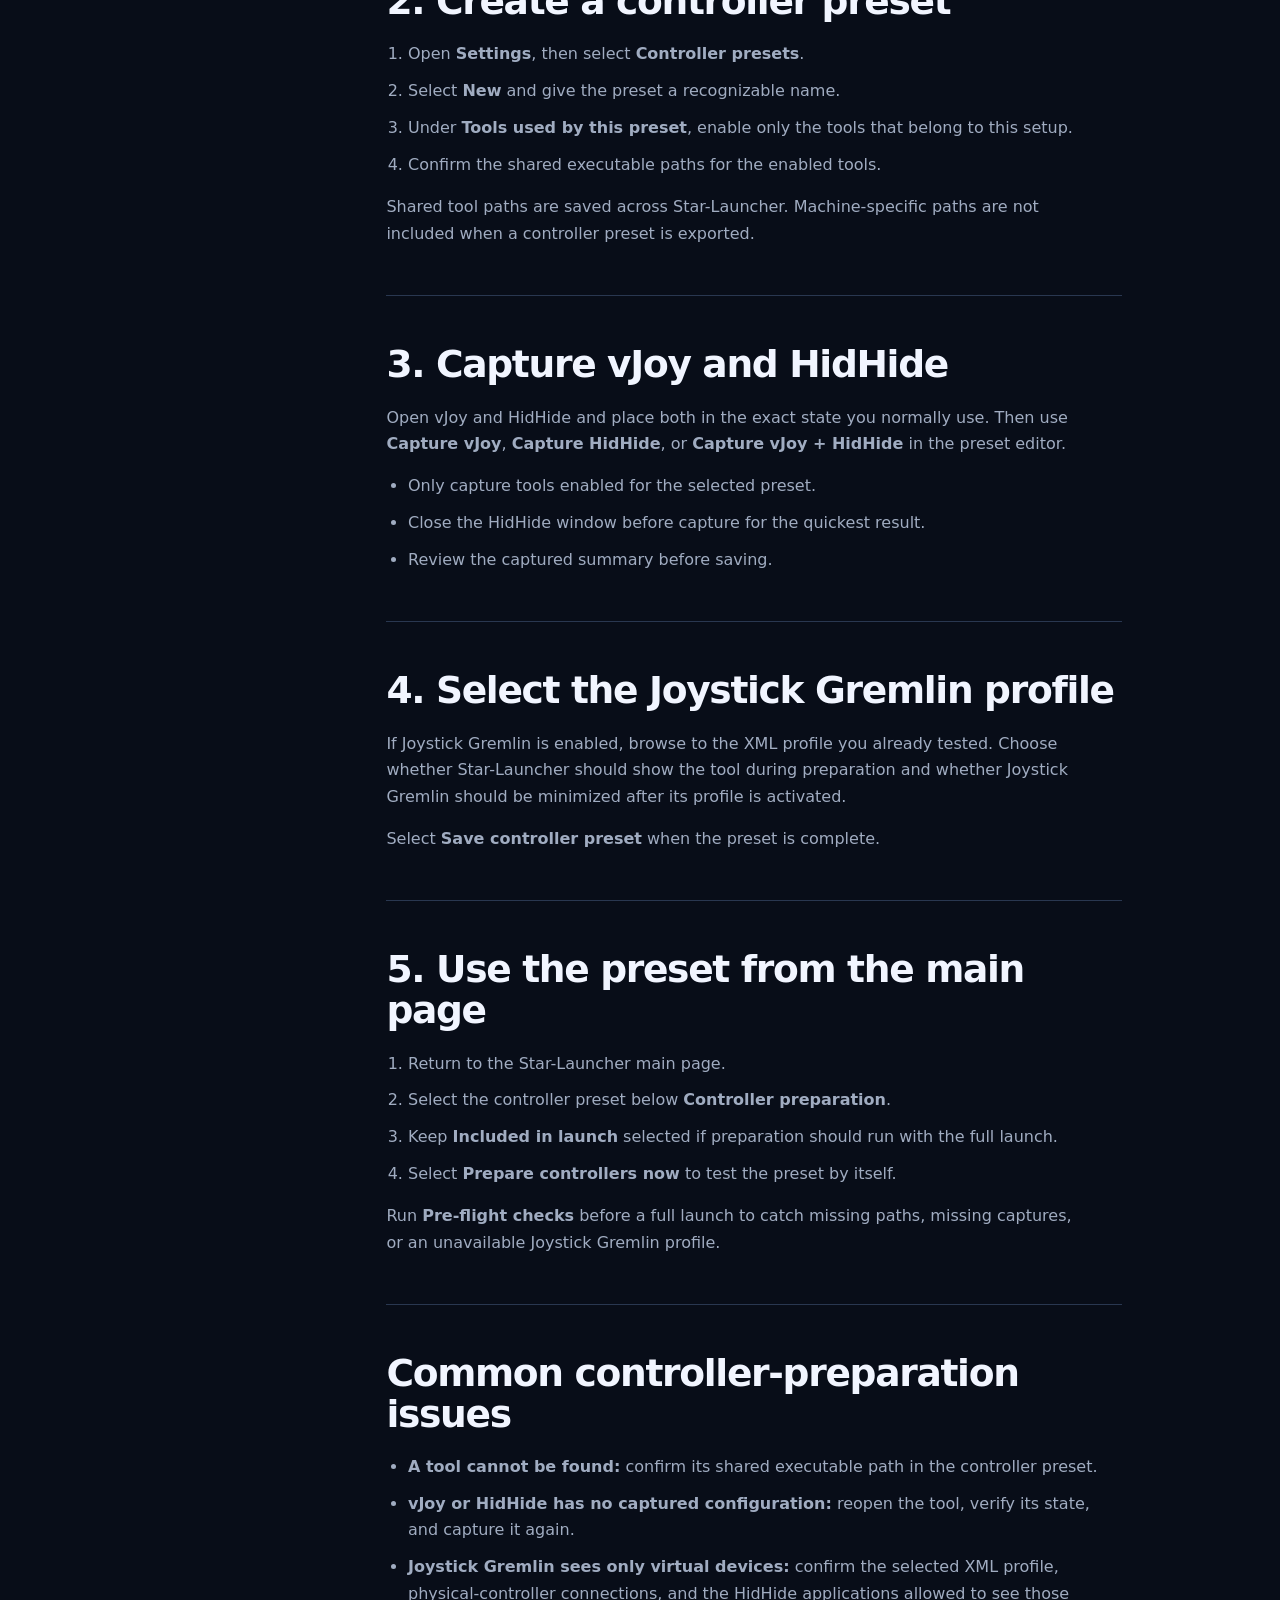
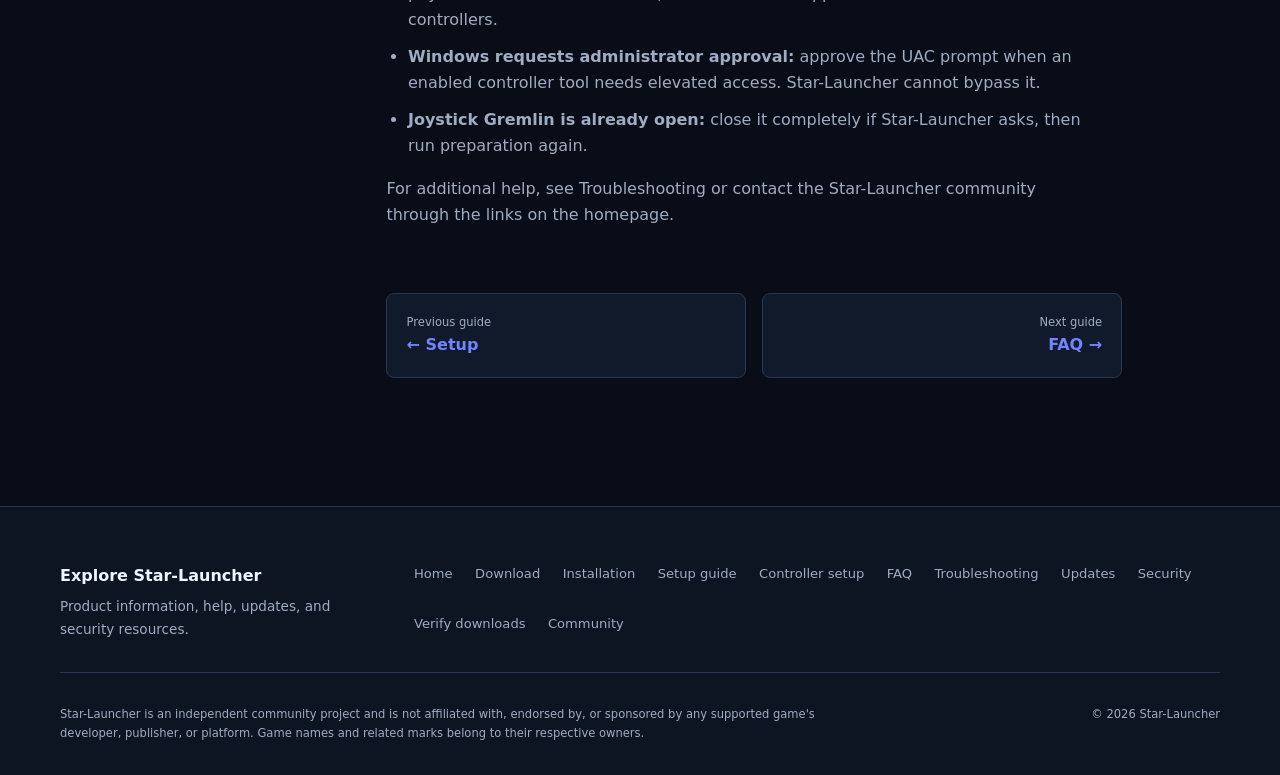
==== commit cee9bfb2: "Unify site navigation and security update access" ====
--- a/pages/controller-setup.html
+++ b/pages/controller-setup.html
@@ -16,7 +16,7 @@
     <link rel="stylesheet" href="../css/pages.css">
     <script src="../js/theme.js"></script>
     <script src="../js/site-config.js" defer></script>
-    <script src="../js/navigation.js" defer></script>
+    <script src="../js/navigation.js?v=20260812-2" defer></script>
     <script src="../js/site.js" defer></script>
     <script src="../js/monetization.js" defer></script>
   </head>
--- a/css/components.css
+++ b/css/components.css
@@ -179,15 +179,7 @@
   width: 3.45rem;
 }
 
-.home-header:not(.is-scrolled) .brand-logo-full {
-  display: none;
-}
-
-.home-header:not(.is-scrolled) .brand-mark-compact {
-  display: grid;
-}
-
-.home-header.is-scrolled .brand-logo-full {
+.brand-logo-full {
   display: grid;
 }
 
@@ -219,6 +211,43 @@
 
 .site-navigation a:hover {
   color: var(--color-text);
+}
+
+.site-navigation a[aria-current="page"] {
+  color: var(--color-text);
+}
+
+.site-navigation a[aria-current="page"]::after {
+  display: block;
+  width: 100%;
+  height: 1px;
+  margin-top: 0.25rem;
+  background: var(--color-primary);
+  content: "";
+}
+
+.release-notice {
+  border-top: 1px solid var(--color-border);
+  border-bottom: 1px solid var(--color-border);
+  background: var(--color-surface);
+}
+
+.release-notice-inner {
+  display: flex;
+  gap: 1rem;
+  align-items: center;
+  justify-content: center;
+  min-height: 2.65rem;
+  font-size: 0.78rem;
+}
+
+.release-notice-inner strong {
+  color: var(--color-text);
+}
+
+.release-notice-inner a {
+  color: var(--color-primary);
+  font-weight: 700;
 }
 
 .theme-icon {
--- a/css/layout.css
+++ b/css/layout.css
@@ -31,6 +31,10 @@
   min-height: 48rem;
   padding-top: 6.8rem;
   overflow: hidden;
+}
+
+.has-release-notice .hero {
+  padding-top: 9.45rem;
 }
 
 .hero::after {
@@ -605,6 +609,14 @@
   font-size: 0.82rem;
 }
 
+.footer-directory > div {
+  min-width: 13rem;
+}
+
+.footer-directory > div > strong {
+  color: var(--color-text);
+}
+
 .footer-legal {
   display: flex;
   justify-content: space-between;
@@ -657,6 +669,14 @@
     padding: 0.75rem;
   }
 
+  .site-navigation a[aria-current="page"]::after {
+    display: none;
+  }
+
+  .release-notice-inner {
+    justify-content: space-between;
+  }
+
   .hero-grid,
   .section-heading-split,
   .download-panel,
@@ -668,6 +688,10 @@
     padding-top: 6.25rem;
   }
 
+  .has-release-notice .hero {
+    padding-top: 8.9rem;
+  }
+
   .product-preview {
     max-width: 38rem;
   }
--- a/css/pages.css
+++ b/css/pages.css
@@ -6,6 +6,40 @@
     var(--color-background-raised);
 }
 
+.has-release-notice .docs-hero {
+  padding-top: 12.65rem;
+}
+
+.breadcrumbs {
+  margin-bottom: 1.5rem;
+}
+
+.breadcrumbs ol {
+  display: flex;
+  flex-wrap: wrap;
+  gap: 0.45rem;
+  padding: 0;
+  margin: 0;
+  color: var(--color-text-muted);
+  font-family: var(--font-mono);
+  font-size: 0.7rem;
+  list-style: none;
+}
+
+.breadcrumbs li:not(:last-child)::after {
+  margin-left: 0.45rem;
+  color: var(--color-border-strong);
+  content: "/";
+}
+
+.breadcrumbs a {
+  color: var(--color-text-muted);
+}
+
+.breadcrumbs a:hover {
+  color: var(--color-primary);
+}
+
 .docs-hero-inner {
   max-width: 54rem;
 }
@@ -46,6 +80,20 @@
 .docs-sidebar nav {
   display: grid;
   gap: 0.35rem;
+}
+
+.sidebar-group-label {
+  padding: 0.9rem 0.75rem 0.1rem;
+  color: var(--color-primary);
+  font-family: var(--font-mono);
+  font-size: 0.64rem;
+  font-weight: 700;
+  letter-spacing: 0.08em;
+  text-transform: uppercase;
+}
+
+.sidebar-group-label:first-child {
+  padding-top: 0.1rem;
 }
 
 .docs-sidebar a {
@@ -118,6 +166,10 @@
   align-items: start;
 }
 
+.download-with-sidebar {
+  grid-template-columns: 14rem minmax(0, 1fr);
+}
+
 .download-release-card,
 .download-instructions {
   padding: clamp(1.5rem, 4vw, 2.5rem);
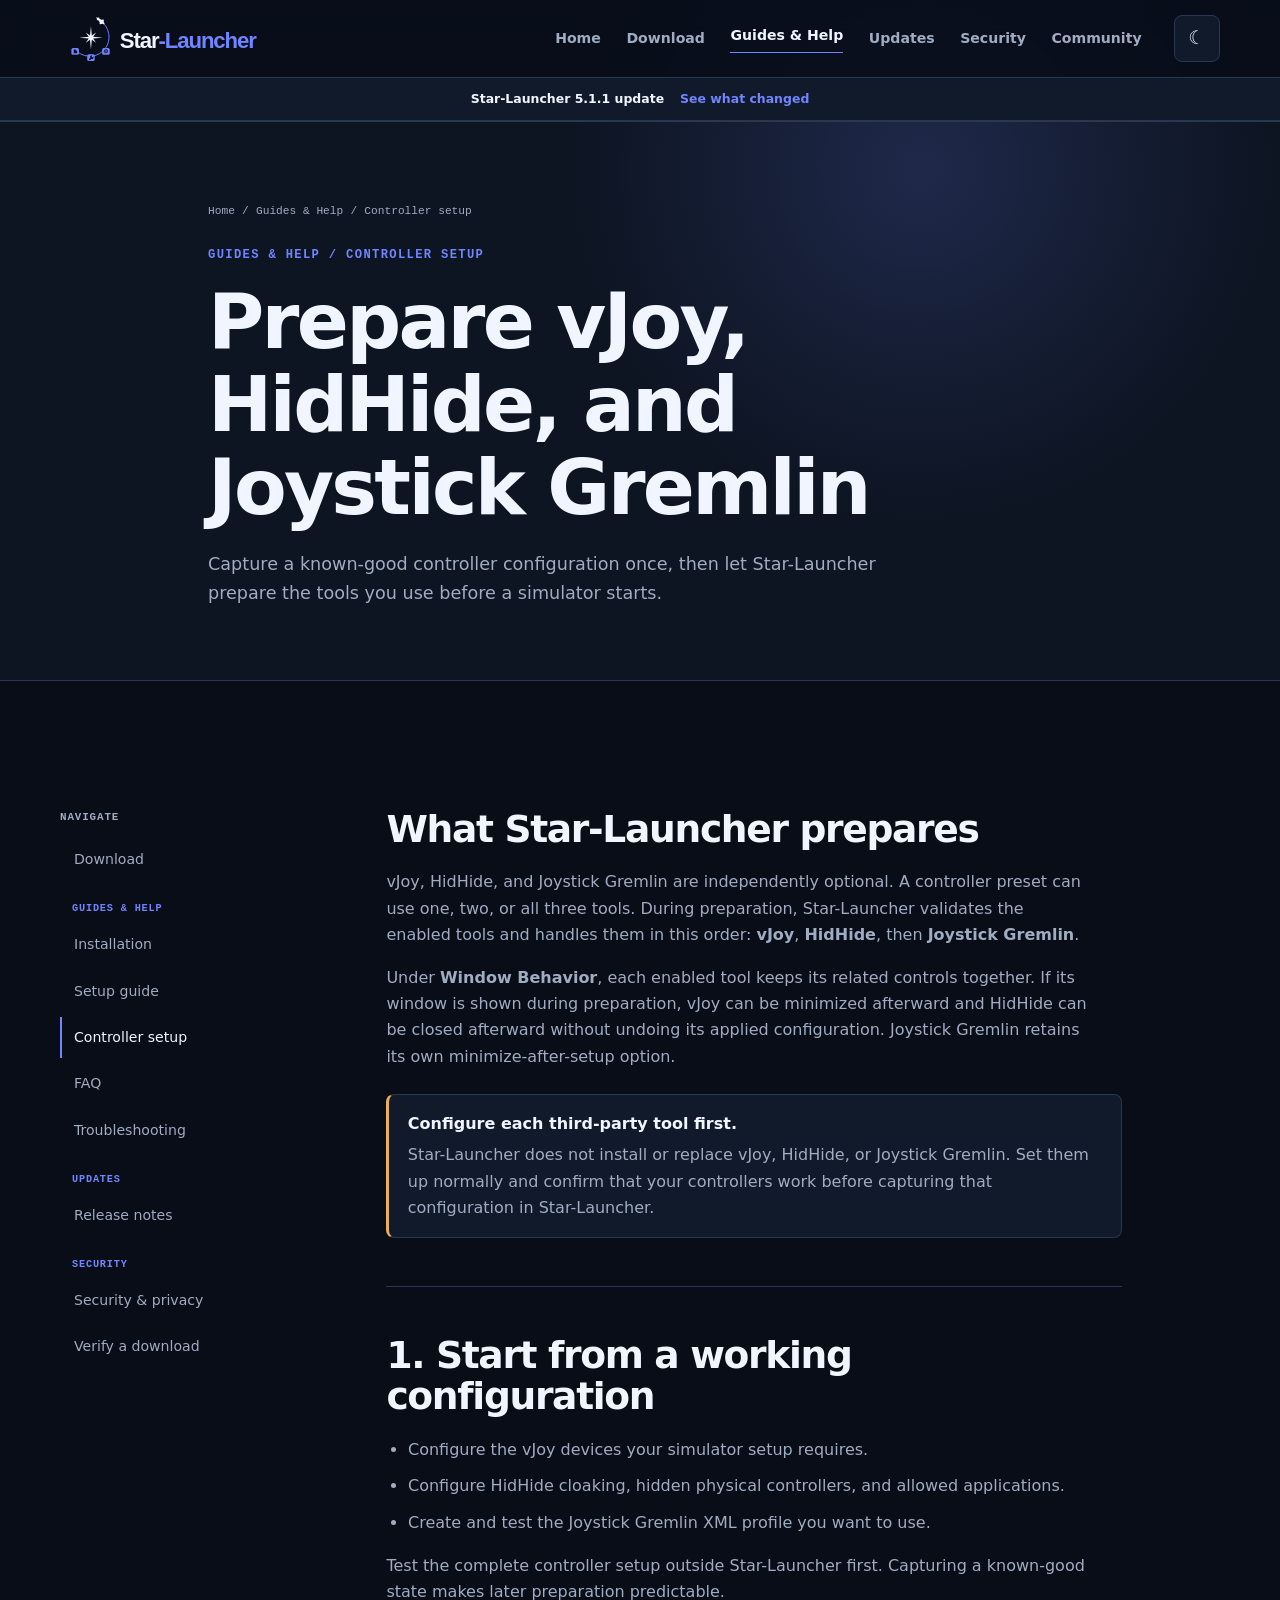
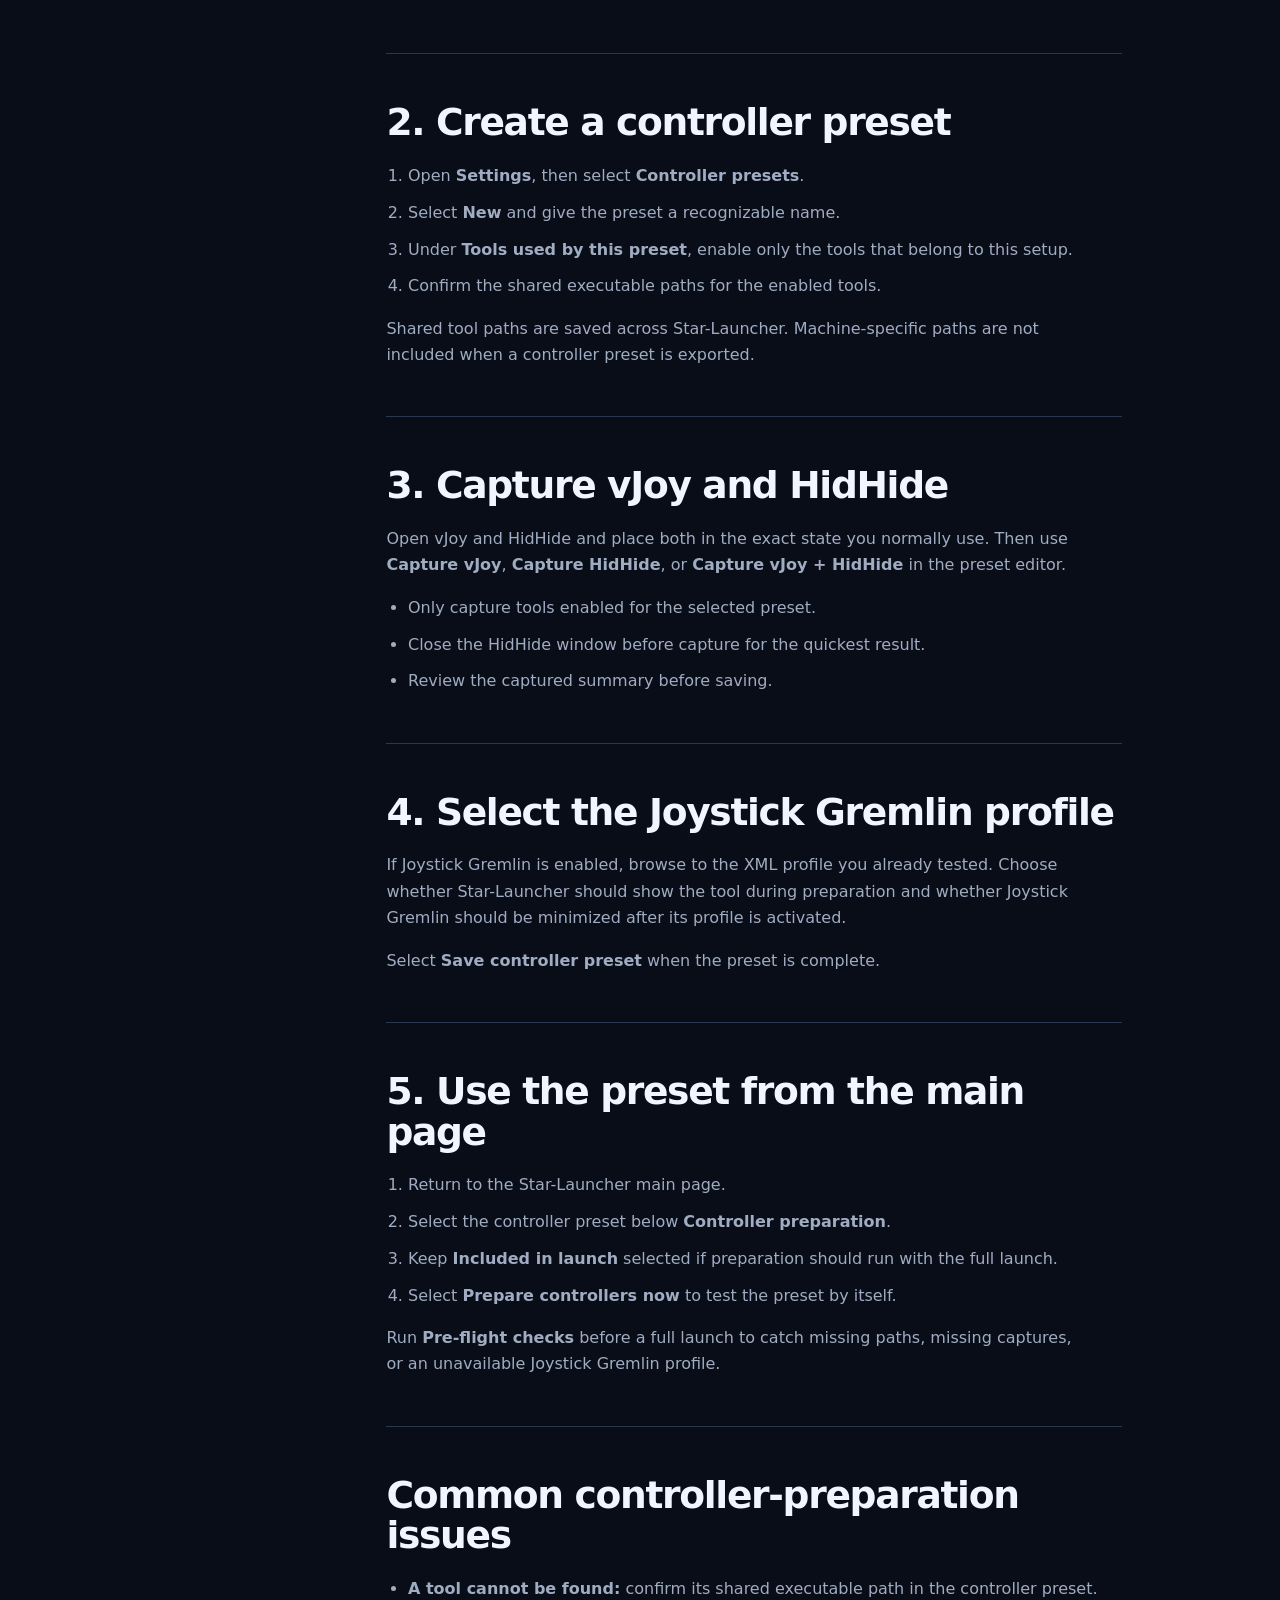
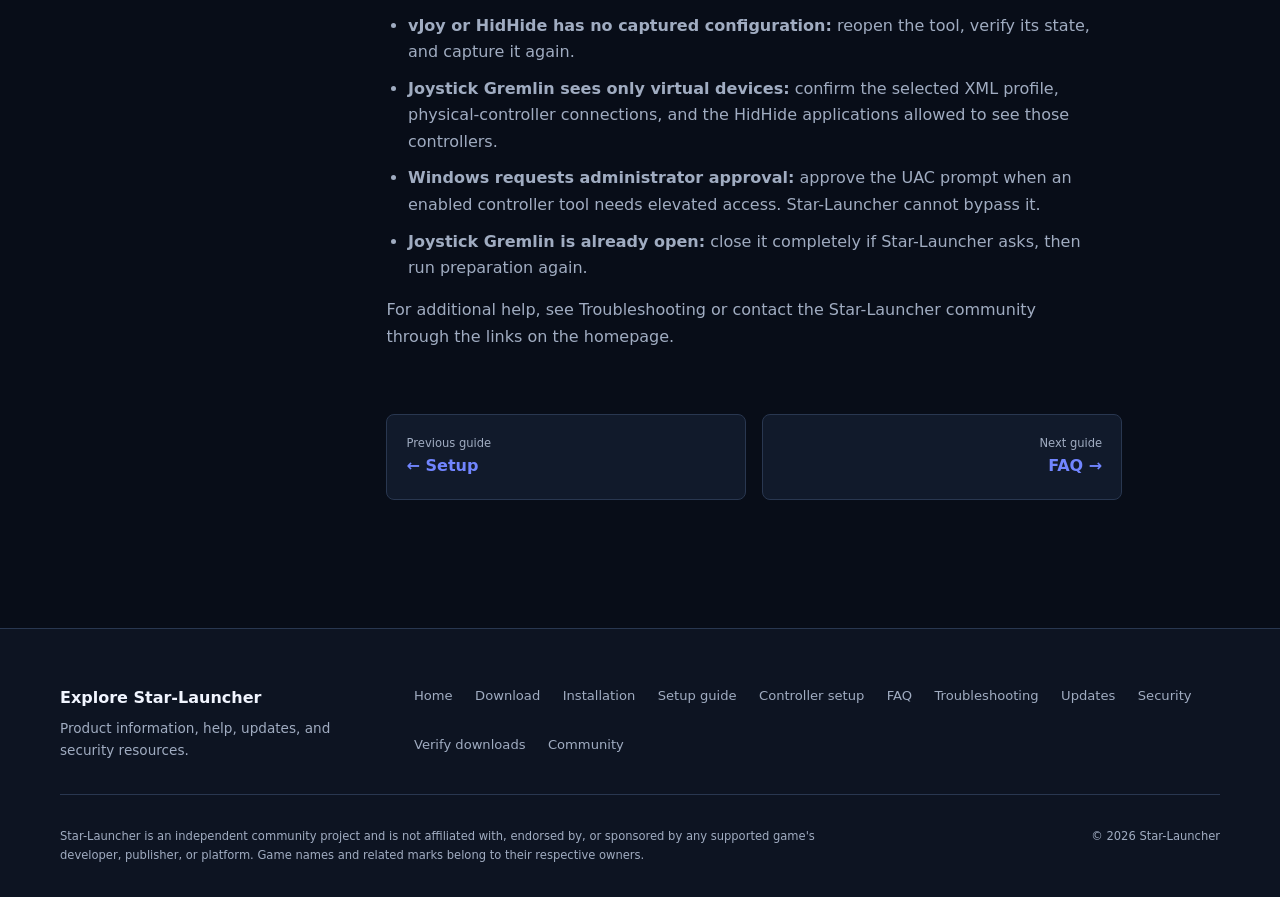
==== commit 2526c22f: "Release Star-Launcher 5.1.1" ====
--- a/pages/controller-setup.html
+++ b/pages/controller-setup.html
@@ -40,7 +40,7 @@
           <article class="docs-content">
             <section>
               <h2>What Star-Launcher prepares</h2>
-              <p>vJoy, HidHide, and Joystick Gremlin are independently optional. A controller preset can use one, two, or all three tools. During preparation, Star-Launcher validates the enabled tools and handles them in this order: <strong>vJoy</strong>, <strong>HidHide</strong>, then <strong>Joystick Gremlin</strong>.</p>
+              <p>vJoy, HidHide, and Joystick Gremlin are independently optional. A controller preset can use one, two, or all three tools. During preparation, Star-Launcher validates the enabled tools and handles them in this order: <strong>vJoy</strong>, <strong>HidHide</strong>, then <strong>Joystick Gremlin</strong>.</p><p>Under <strong>Window Behavior</strong>, each enabled tool keeps its related controls together. If its window is shown during preparation, vJoy can be minimized afterward and HidHide can be closed afterward without undoing its applied configuration. Joystick Gremlin retains its own minimize-after-setup option.</p>
               <div class="notice"><strong>Configure each third-party tool first.</strong><p>Star-Launcher does not install or replace vJoy, HidHide, or Joystick Gremlin. Set them up normally and confirm that your controllers work before capturing that configuration in Star-Launcher.</p></div>
             </section>
             <section>
--- a/css/layout.css
+++ b/css/layout.css
@@ -335,6 +335,97 @@
 
 .steps p {
   margin-bottom: 0;
+}
+
+.anchor-alias {
+  display: block;
+  height: 0;
+  scroll-margin-top: 7rem;
+}
+
+.workflow-heading {
+  max-width: 48rem;
+  margin-bottom: 3rem;
+}
+
+.workflow-overview {
+  display: grid;
+  grid-template-columns: minmax(0, 1.35fr) minmax(18rem, 0.65fr);
+  overflow: hidden;
+  border: 1px solid var(--color-border);
+  border-radius: var(--radius-lg);
+  background: var(--color-surface);
+  box-shadow: 0 18px 50px var(--color-shadow-soft);
+}
+
+.workflow-path {
+  display: grid;
+  margin: 0;
+  padding: 0;
+  list-style: none;
+}
+
+.workflow-path li {
+  display: grid;
+  grid-template-columns: auto 1fr;
+  gap: 1.35rem;
+  padding: 2rem 2.25rem;
+}
+
+.workflow-path li + li {
+  border-top: 1px solid var(--color-border);
+}
+
+.workflow-path h3,
+.workflow-outcome h3 {
+  margin-bottom: 0.45rem;
+}
+
+.workflow-path p,
+.workflow-outcome > p:last-of-type {
+  margin-bottom: 0;
+}
+
+.workflow-outcome {
+  padding: 2.5rem;
+  border-left: 1px solid var(--color-border);
+  background:
+    radial-gradient(circle at 100% 100%, var(--color-glow), transparent 48%),
+    var(--color-surface-strong);
+}
+
+.workflow-outcome h3 {
+  max-width: 18rem;
+  font-size: clamp(1.45rem, 2.3vw, 2.15rem);
+}
+
+.capability-list {
+  display: grid;
+  gap: 0.8rem;
+  margin: 2rem 0 0;
+  padding: 1.5rem 0 0;
+  border-top: 1px solid var(--color-border);
+  list-style: none;
+}
+
+.capability-list li {
+  position: relative;
+  padding-left: 1.35rem;
+  color: var(--color-text);
+  font-size: 0.92rem;
+  font-weight: 700;
+}
+
+.capability-list li::before {
+  position: absolute;
+  top: 0.5em;
+  left: 0;
+  width: 0.45rem;
+  height: 0.45rem;
+  border-radius: 50%;
+  background: var(--color-primary);
+  content: "";
+  box-shadow: 0 0 0 0.25rem var(--color-glow);
 }
 
 .screenshot-grid {
@@ -717,6 +808,15 @@
     grid-template-columns: 1fr;
   }
 
+  .workflow-overview {
+    grid-template-columns: 1fr;
+  }
+
+  .workflow-outcome {
+    border-top: 1px solid var(--color-border);
+    border-left: 0;
+  }
+
   .steps li:not(:last-child) {
     border-right: 0;
   }
@@ -803,6 +903,15 @@
     grid-column: auto;
   }
 
+  .workflow-heading {
+    margin-bottom: 2rem;
+  }
+
+  .workflow-path li,
+  .workflow-outcome {
+    padding: 1.5rem;
+  }
+
   .screenshot-placeholder {
     min-height: 18rem;
   }
